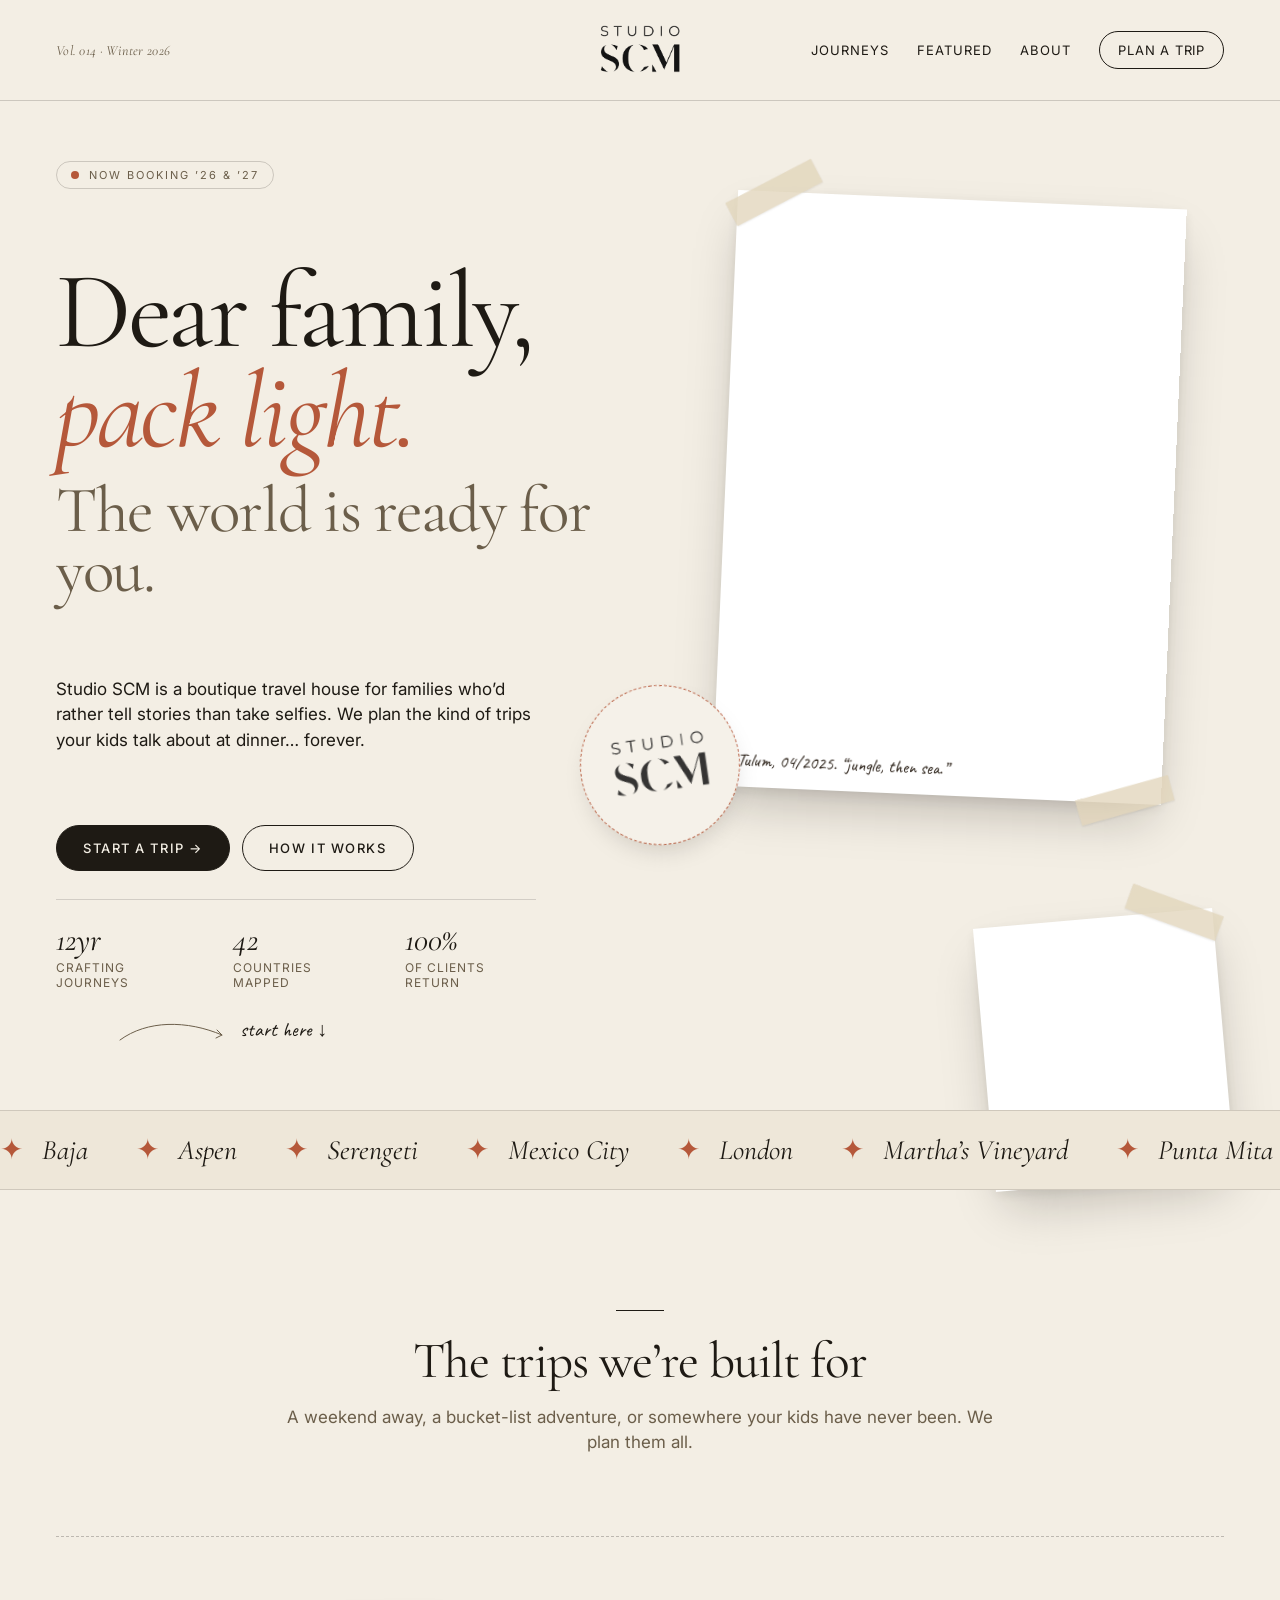
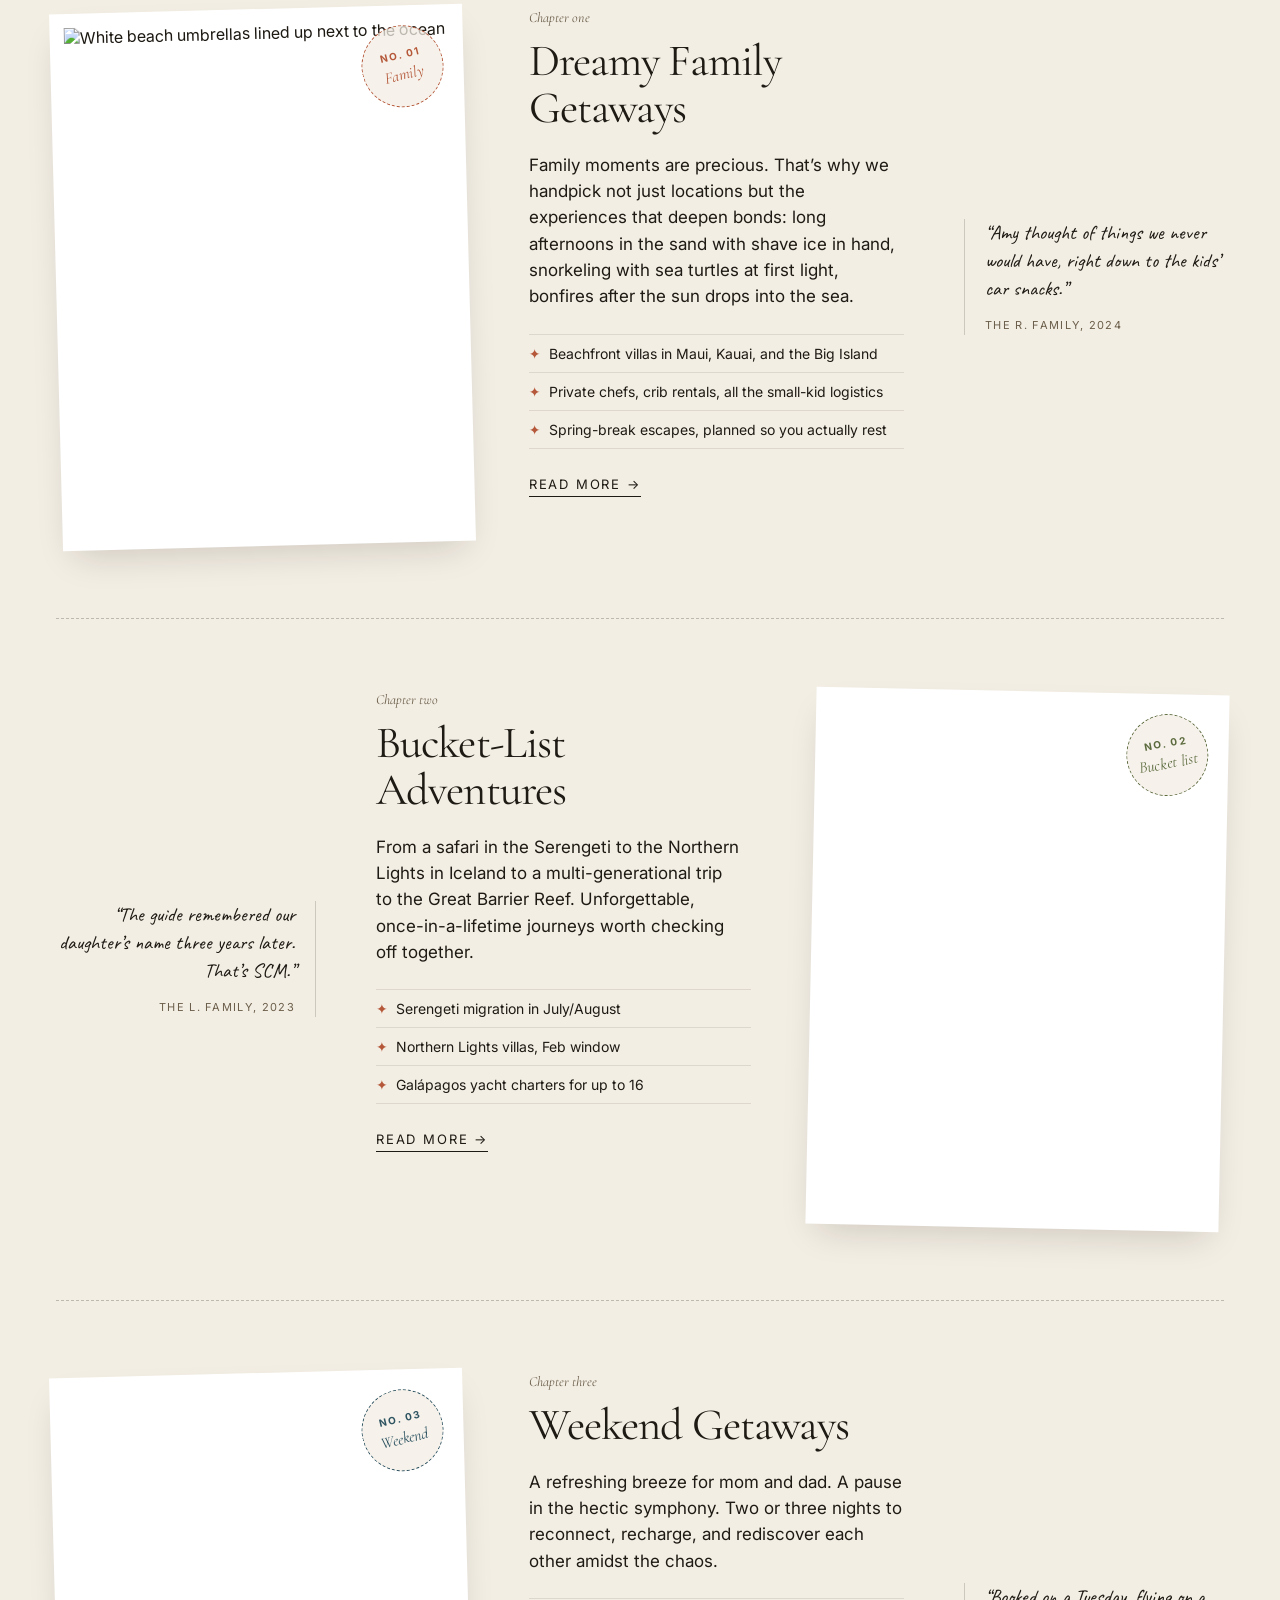
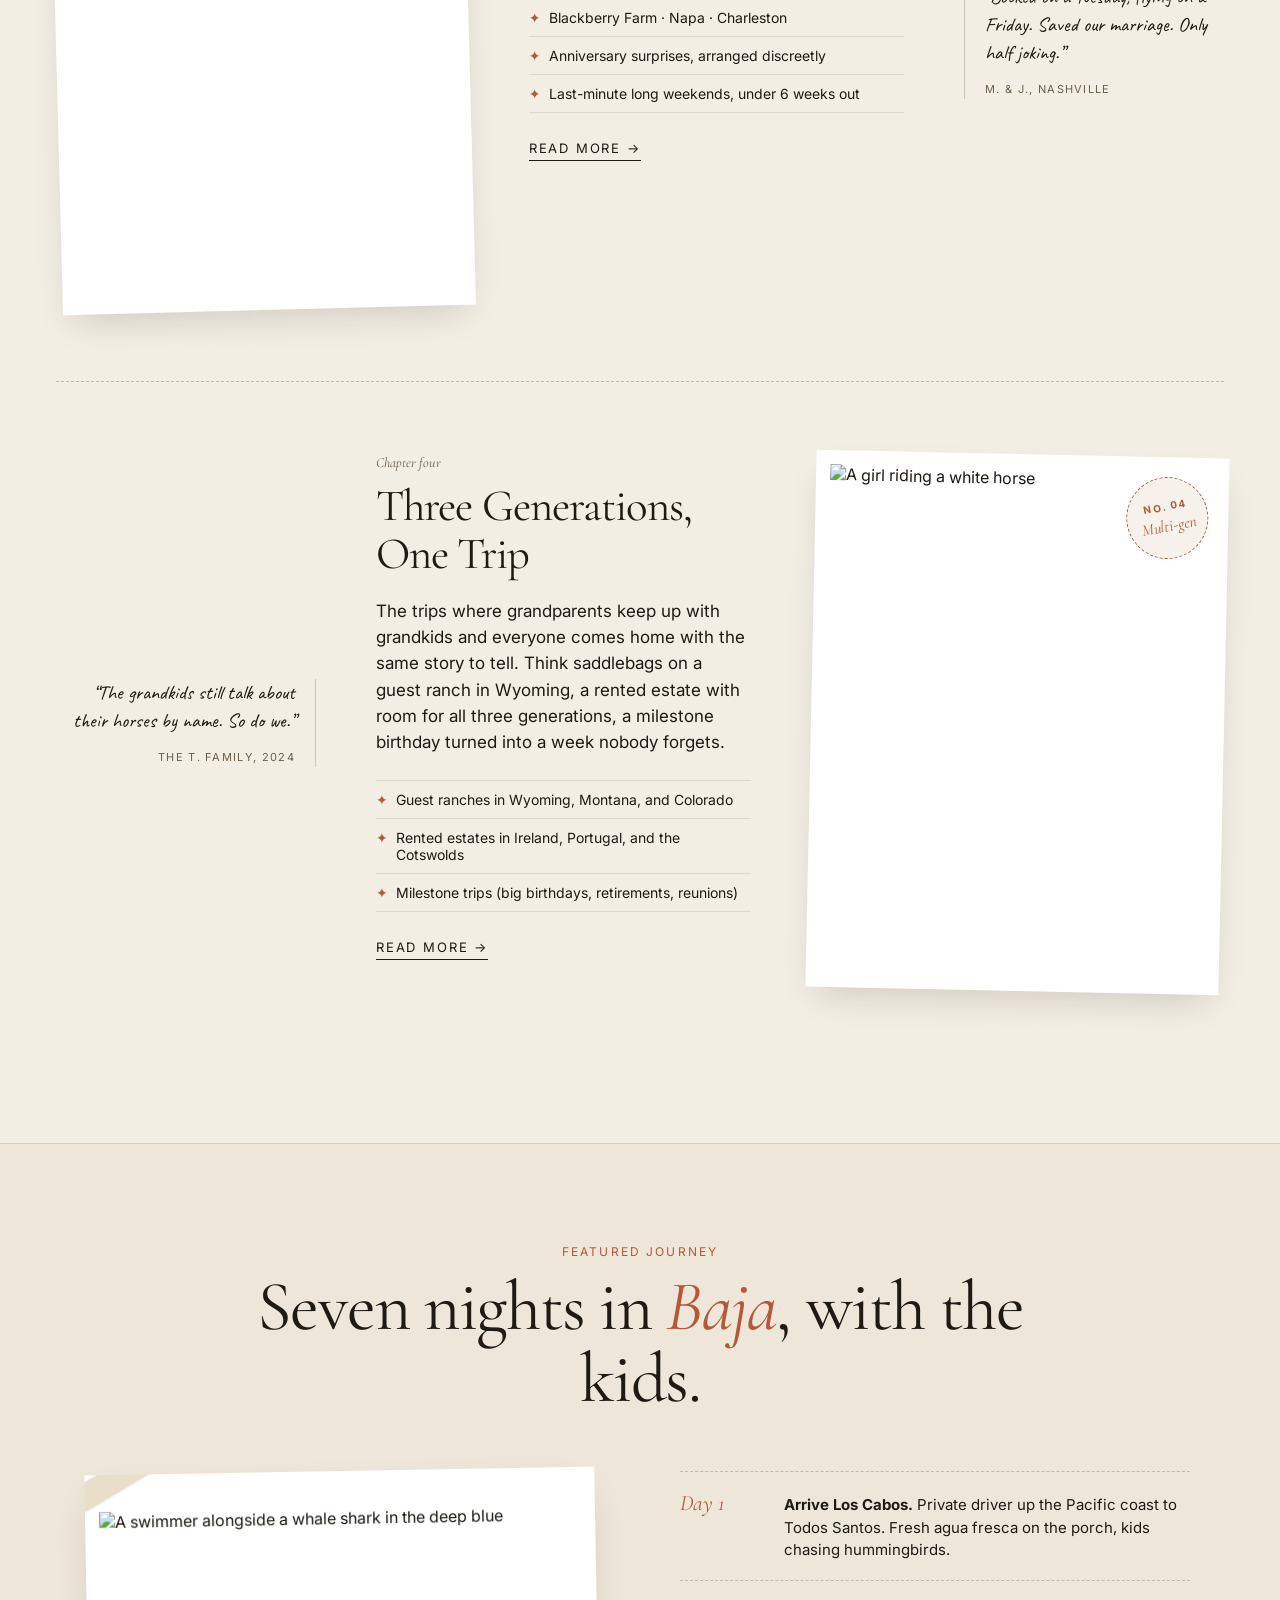
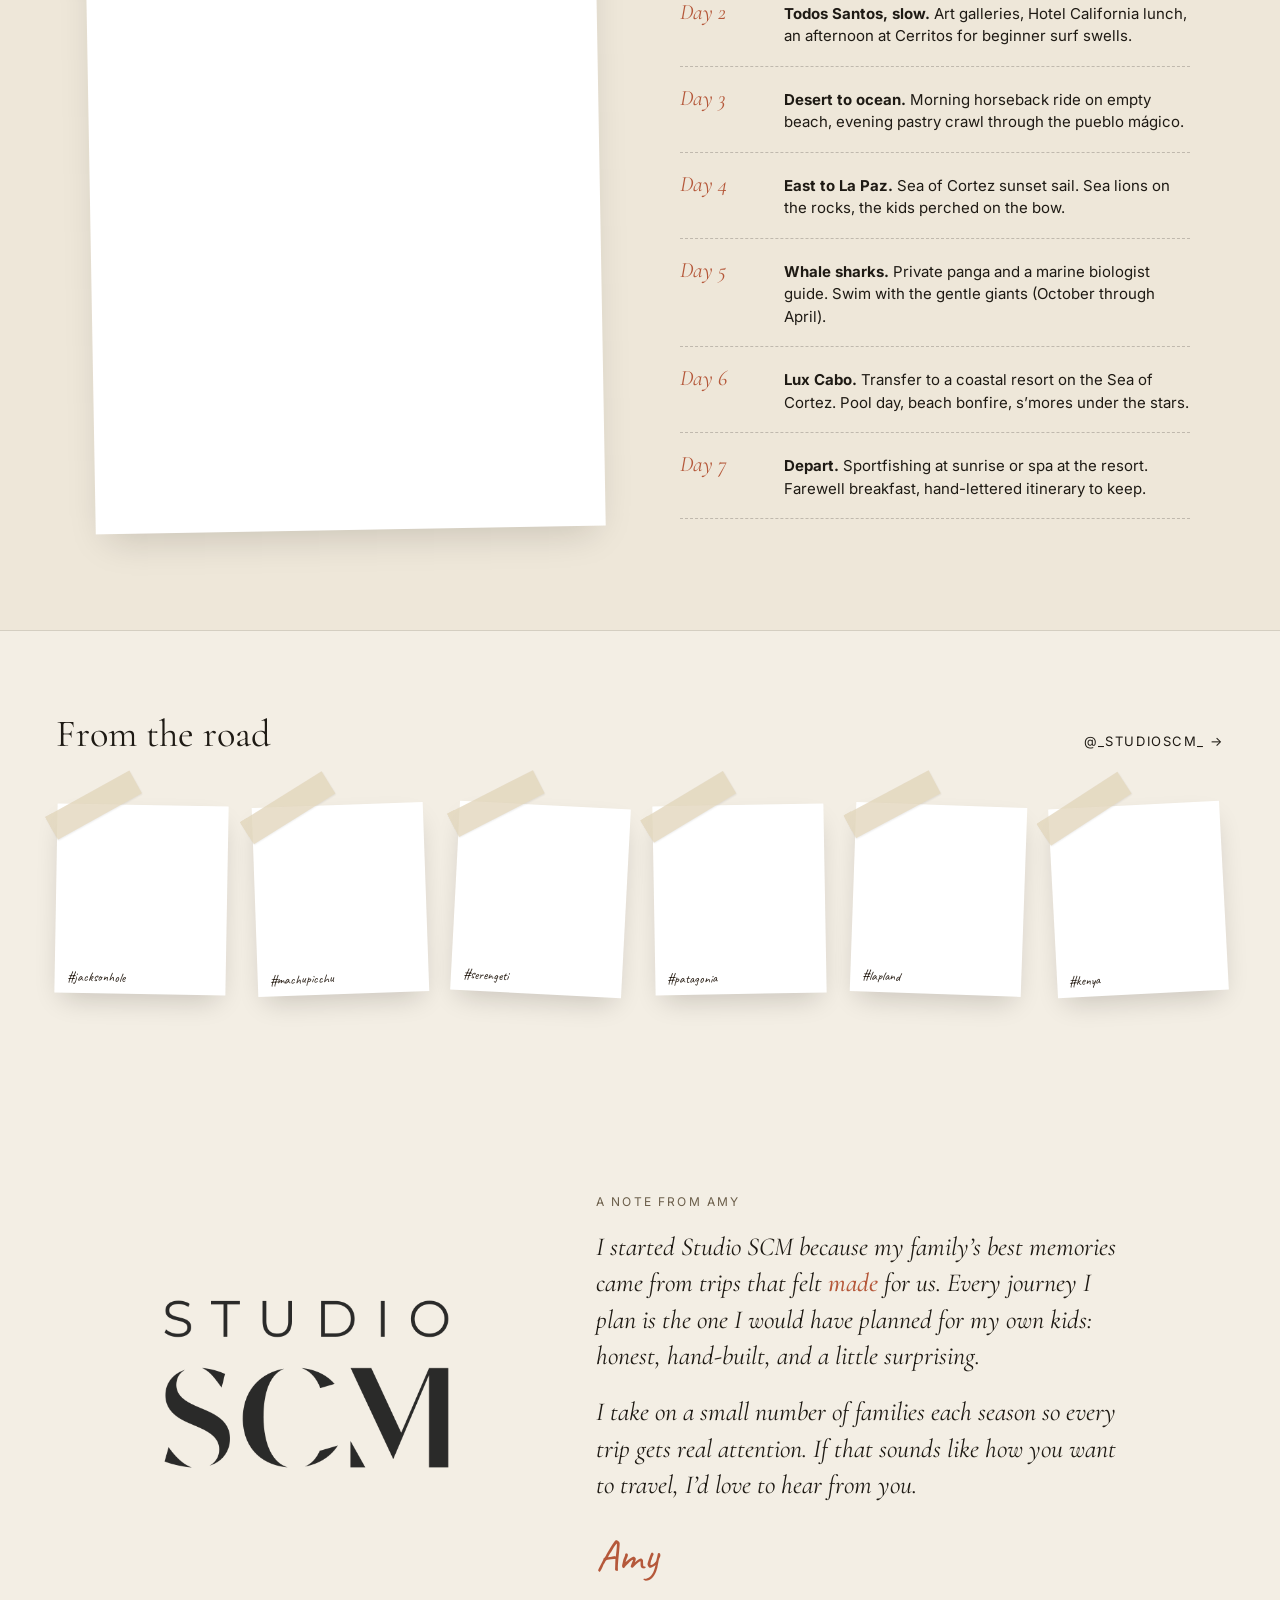
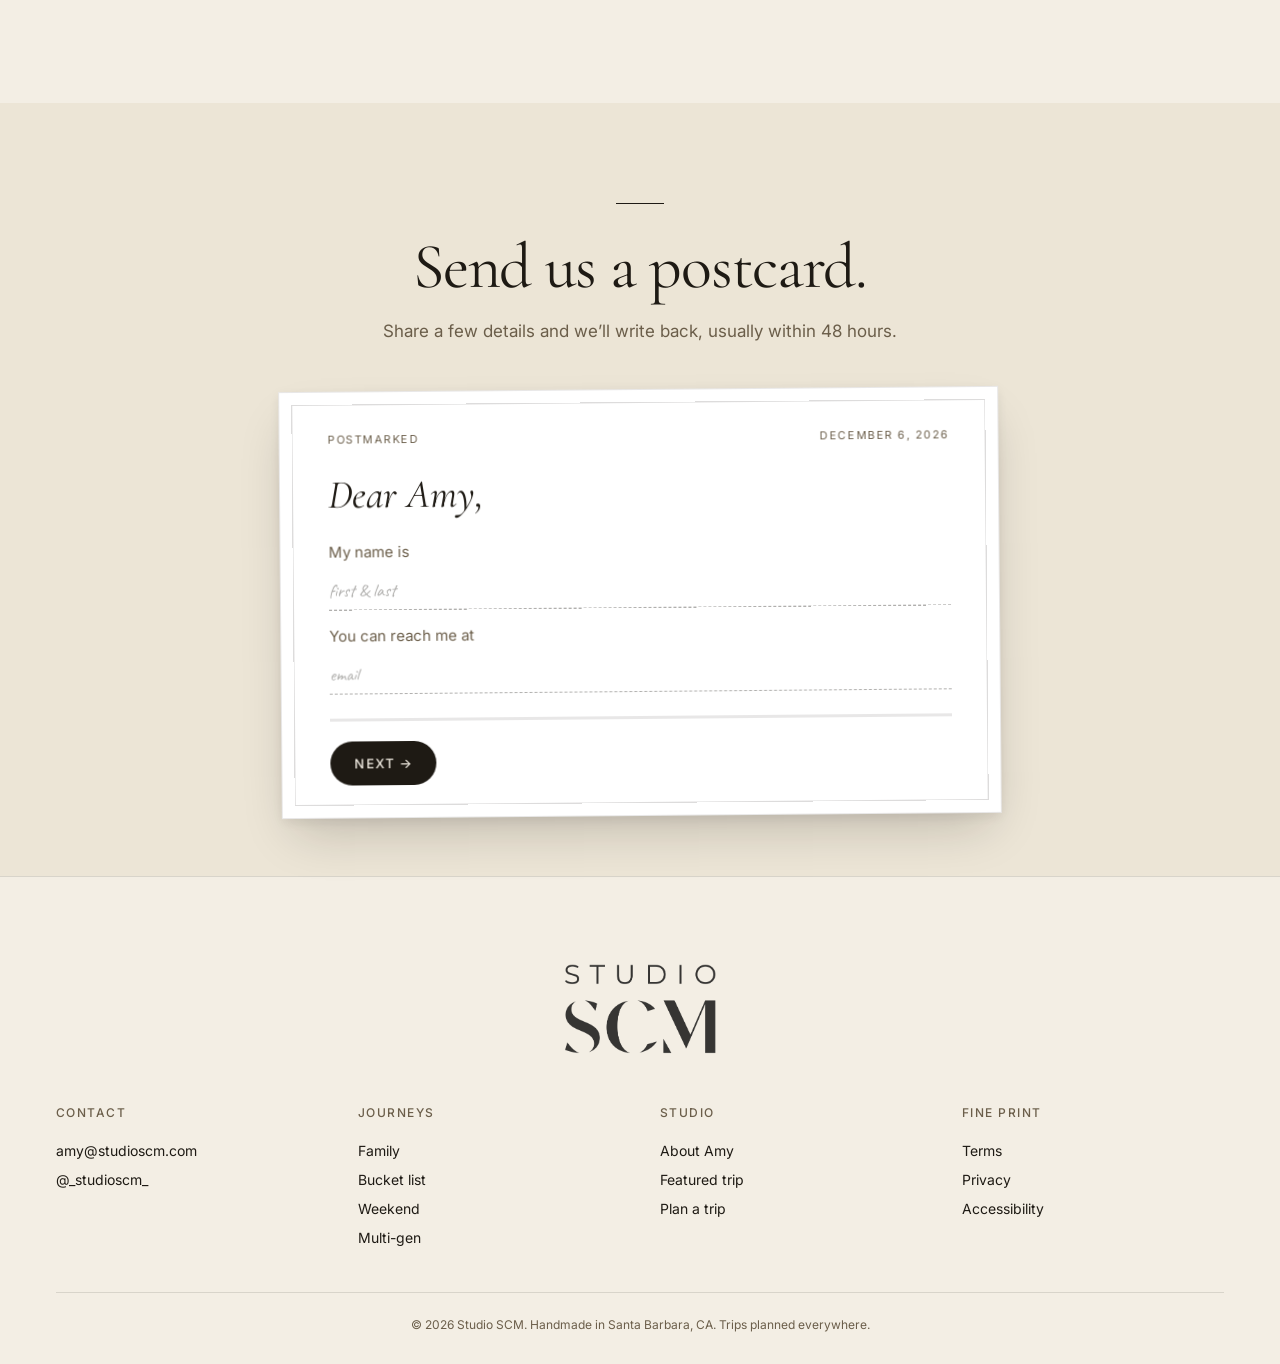
==== index.html @ 739a69cf "Initial commit: Studio SCM single-page marketing site Postcards-from-the-Road direction with earth p" ====
<!doctype html>
<html lang="en">
<head>
<meta charset="utf-8" />
<meta name="viewport" content="width=device-width,initial-scale=1" />
<title>Studio SCM · Boutique Family Travel · Nashville, Trips Worldwide</title>
<meta name="description" content="Studio SCM is a boutique travel house for families who'd rather tell stories than take selfies. Handcrafted journeys, planned personally by Amy." />
<link rel="preconnect" href="https://fonts.googleapis.com" />
<link rel="preconnect" href="https://fonts.gstatic.com" crossorigin />
<link href="https://fonts.googleapis.com/css2?family=Cormorant+Garamond:ital,wght@0,400;0,500;0,600;1,400;1,500&family=Caveat:wght@400;500;600&family=Inter:wght@400;500;600&display=swap" rel="stylesheet" />
<link rel="stylesheet" href="styles.css" />
</head>
<body>
<div class="postcards pc--warm" id="app">
  <div class="pc-grain"></div>

  <!-- Masthead -->
  <header class="pc-top">
    <div class="pc-top__date" id="issueDate">Vol. 014 · Spring 2026</div>
    <a class="pc-top__logo-wrap" href="#top" aria-label="Studio SCM home">
      <img src="assets/logo-black.png" alt="Studio SCM" class="scm-logo pc-top__logo-img" />
    </a>
    <nav class="pc-top__nav">
      <a href="#journeys">Journeys</a>
      <a href="#featured">Featured</a>
      <a href="#about">About</a>
      <a href="#inquire" class="pc-top__cta">Plan a trip</a>
    </nav>
  </header>

  <!-- Hero -->
  <section class="pc-hero pc-hero--stacked" id="top">
    <div class="pc-hero__kicker pc-reveal">
      <span class="pc-hero__dot"></span>
      now booking &rsquo;26 &amp; &rsquo;27
    </div>

    <h1 class="pc-hero__title">
      <span class="pc-reveal pc-reveal--1">Dear&nbsp;family,</span>
      <em class="pc-reveal pc-reveal--2">pack light.</em>
      <span class="pc-reveal pc-reveal--3 pc-hero__title-sub">The world is ready for you.</span>
    </h1>

    <p class="pc-hero__lede pc-reveal pc-reveal--4">
      Studio SCM is a boutique travel house for families who&rsquo;d rather tell stories than take selfies.
      We plan the kind of trips your kids talk about at dinner&hellip; forever.
    </p>

    <div class="pc-hero__actions pc-reveal pc-reveal--5">
      <a href="#inquire" class="pc-hero__btn pc-hero__btn--primary">Start a trip &rarr;</a>
      <a href="#journeys" class="pc-hero__btn pc-hero__btn--ghost">How it works</a>
    </div>

    <div class="pc-hero__meta pc-reveal pc-reveal--6">
      <div><span>12yr</span>crafting journeys</div>
      <div><span>42</span>countries mapped</div>
      <div><span>100%</span>of clients return</div>
    </div>

    <div class="pc-hero__card pc-hero__card--a" data-parallax="30">
      <div class="pc-hero__card-inner">
        <img src="https://images.squarespace-cdn.com/content/v1/67c63ab38c69d162787a6a77/1742064198302-4YG5GZ7QN551DV7C6BDN/unsplash-image-4jgWVpKHO_4.jpg?format=1500w" alt="" />
        <div class="pc-tape pc-tape--tl"></div>
        <div class="pc-tape pc-tape--br"></div>
        <div class="pc-hero__caption">Tulum, 04/2025. &ldquo;jungle, then sea.&rdquo;</div>
      </div>
    </div>
    <div class="pc-hero__card pc-hero__card--b" data-parallax="-18">
      <div class="pc-hero__card-inner">
        <img src="https://images.squarespace-cdn.com/content/v1/67c63ab38c69d162787a6a77/1742065174877-7OCBMMV33NZA53X5NGUK/unsplash-image-Ux2le0HiXwE.jpg?format=1500w" alt="" />
        <div class="pc-tape pc-tape--tr"></div>
        <div class="pc-hero__caption pc-hero__caption--right">San Miguel &middot; 9/24</div>
      </div>
    </div>

    <div class="pc-hero__seal">
      <img src="assets/logo-black.png" alt="" class="scm-logo pc-hero__seal-logo" />
    </div>

    <div class="pc-hero__scrawl" aria-hidden="true">
      <svg viewBox="0 0 220 80" fill="none">
        <path d="M6 60 C 60 20, 140 20, 210 50" stroke="currentColor" stroke-width="2" stroke-linecap="round" />
        <path d="M200 40 L 210 50 L 198 56" stroke="currentColor" stroke-width="2" stroke-linecap="round" fill="none" />
      </svg>
      <span>start here &darr;</span>
    </div>
  </section>

  <!-- Ticker -->
  <div class="pc-ticker" aria-hidden="true">
    <div class="pc-ticker__row">
      <span class="pc-ticker__item"><em>&#10022;</em> Baja</span>
      <span class="pc-ticker__item"><em>&#10022;</em> Aspen</span>
      <span class="pc-ticker__item"><em>&#10022;</em> Serengeti</span>
      <span class="pc-ticker__item"><em>&#10022;</em> Mexico City</span>
      <span class="pc-ticker__item"><em>&#10022;</em> London</span>
      <span class="pc-ticker__item"><em>&#10022;</em> Martha&rsquo;s Vineyard</span>
      <span class="pc-ticker__item"><em>&#10022;</em> Punta Mita</span>
      <span class="pc-ticker__item"><em>&#10022;</em> Jackson Hole</span>
      <span class="pc-ticker__item"><em>&#10022;</em> Kyoto</span>
      <span class="pc-ticker__item"><em>&#10022;</em> Nantucket</span>
      <span class="pc-ticker__item"><em>&#10022;</em> Costa Rica</span>
      <span class="pc-ticker__item"><em>&#10022;</em> Napa Valley</span>
      <!-- Duplicated for seamless marquee -->
      <span class="pc-ticker__item" aria-hidden="true"><em>&#10022;</em> Baja</span>
      <span class="pc-ticker__item" aria-hidden="true"><em>&#10022;</em> Aspen</span>
      <span class="pc-ticker__item" aria-hidden="true"><em>&#10022;</em> Serengeti</span>
      <span class="pc-ticker__item" aria-hidden="true"><em>&#10022;</em> Mexico City</span>
      <span class="pc-ticker__item" aria-hidden="true"><em>&#10022;</em> London</span>
      <span class="pc-ticker__item" aria-hidden="true"><em>&#10022;</em> Martha&rsquo;s Vineyard</span>
      <span class="pc-ticker__item" aria-hidden="true"><em>&#10022;</em> Punta Mita</span>
      <span class="pc-ticker__item" aria-hidden="true"><em>&#10022;</em> Jackson Hole</span>
      <span class="pc-ticker__item" aria-hidden="true"><em>&#10022;</em> Kyoto</span>
      <span class="pc-ticker__item" aria-hidden="true"><em>&#10022;</em> Nantucket</span>
      <span class="pc-ticker__item" aria-hidden="true"><em>&#10022;</em> Costa Rica</span>
      <span class="pc-ticker__item" aria-hidden="true"><em>&#10022;</em> Napa Valley</span>
    </div>
  </div>

  <!-- Pillars -->
  <section class="pc-pillars" id="journeys">
    <div class="pc-pillars__head">
      <span class="pc-pillars__rule"></span>
      <h2>The trips we&rsquo;re built for</h2>
      <p>A weekend away, a bucket-list adventure, or somewhere your kids have never been. We plan them all.</p>
    </div>

    <article class="pc-card" data-reveal>
      <div class="pc-card__img">
        <img src="https://images.unsplash.com/photo-1623055576799-e0644e49887a?w=1500&amp;q=80&amp;auto=format&amp;fit=crop" alt="White beach umbrellas lined up next to the ocean" />
        <span class="pc-stamp pc-stamp--accent">
          <b>No. 01</b>
          <i>Family</i>
        </span>
      </div>
      <div class="pc-card__body">
        <div class="pc-card__kicker">Chapter one</div>
        <h3>Dreamy Family Getaways</h3>
        <p>Family moments are precious. That&rsquo;s why we handpick not just locations but the experiences that deepen bonds: long afternoons in the sand with shave ice in hand, snorkeling with sea turtles at first light, bonfires after the sun drops into the sea.</p>
        <ul class="pc-card__list">
          <li>Beachfront villas in Maui, Kauai, and the Big Island</li>
          <li>Private chefs, crib rentals, all the small-kid logistics</li>
          <li>Spring-break escapes, planned so you actually rest</li>
        </ul>
        <a class="pc-card__more" href="#inquire">read more &rarr;</a>
      </div>
      <div class="pc-card__margin">
        <span>&ldquo;Amy thought of things we never would have, right down to the kids&rsquo; car snacks.&rdquo;</span>
        <em>The R. family, 2024</em>
      </div>
    </article>

    <article class="pc-card pc-card--flip" data-reveal>
      <div class="pc-card__img">
        <img src="https://images.squarespace-cdn.com/content/v1/67c63ab38c69d162787a6a77/1742064714961-5JVYL4A6HORK1YNWPMLC/unsplash-image-0LwfbRtQ-ac.jpg?format=1500w" alt="" />
        <span class="pc-stamp pc-stamp--accent2">
          <b>No. 02</b>
          <i>Bucket list</i>
        </span>
      </div>
      <div class="pc-card__body">
        <div class="pc-card__kicker">Chapter two</div>
        <h3>Bucket-List Adventures</h3>
        <p>From a safari in the Serengeti to the Northern Lights in Iceland to a multi-generational trip to the Great Barrier Reef. Unforgettable, once-in-a-lifetime journeys worth checking off together.</p>
        <ul class="pc-card__list">
          <li>Serengeti migration in July/August</li>
          <li>Northern Lights villas, Feb window</li>
          <li>Gal&aacute;pagos yacht charters for up to 16</li>
        </ul>
        <a class="pc-card__more" href="#inquire">read more &rarr;</a>
      </div>
      <div class="pc-card__margin">
        <span>&ldquo;The guide remembered our daughter&rsquo;s name three years later. That&rsquo;s SCM.&rdquo;</span>
        <em>The L. family, 2023</em>
      </div>
    </article>

    <article class="pc-card" data-reveal>
      <div class="pc-card__img">
        <img src="https://images.squarespace-cdn.com/content/v1/67c63ab38c69d162787a6a77/1742065174877-7OCBMMV33NZA53X5NGUK/unsplash-image-Ux2le0HiXwE.jpg?format=1500w" alt="" />
        <span class="pc-stamp pc-stamp--accent3">
          <b>No. 03</b>
          <i>Weekend</i>
        </span>
      </div>
      <div class="pc-card__body">
        <div class="pc-card__kicker">Chapter three</div>
        <h3>Weekend Getaways</h3>
        <p>A refreshing breeze for mom and dad. A pause in the hectic symphony. Two or three nights to reconnect, recharge, and rediscover each other amidst the chaos.</p>
        <ul class="pc-card__list">
          <li>Blackberry Farm &middot; Napa &middot; Charleston</li>
          <li>Anniversary surprises, arranged discreetly</li>
          <li>Last-minute long weekends, under 6 weeks out</li>
        </ul>
        <a class="pc-card__more" href="#inquire">read more &rarr;</a>
      </div>
      <div class="pc-card__margin">
        <span>&ldquo;Booked on a Tuesday, flying on a Friday. Saved our marriage. Only half joking.&rdquo;</span>
        <em>M. &amp; J., Nashville</em>
      </div>
    </article>

    <article class="pc-card pc-card--flip" data-reveal>
      <div class="pc-card__img">
        <img src="https://images.unsplash.com/photo-1507065282747-afce6cd90e84?w=1500&amp;q=80&amp;auto=format&amp;fit=crop" alt="A girl riding a white horse" />
        <span class="pc-stamp pc-stamp--accent">
          <b>No. 04</b>
          <i>Multi-gen</i>
        </span>
      </div>
      <div class="pc-card__body">
        <div class="pc-card__kicker">Chapter four</div>
        <h3>Three Generations, One Trip</h3>
        <p>The trips where grandparents keep up with grandkids and everyone comes home with the same story to tell. Think saddlebags on a guest ranch in Wyoming, a rented estate with room for all three generations, a milestone birthday turned into a week nobody forgets.</p>
        <ul class="pc-card__list">
          <li>Guest ranches in Wyoming, Montana, and Colorado</li>
          <li>Rented estates in Ireland, Portugal, and the Cotswolds</li>
          <li>Milestone trips (big birthdays, retirements, reunions)</li>
        </ul>
        <a class="pc-card__more" href="#inquire">read more &rarr;</a>
      </div>
      <div class="pc-card__margin">
        <span>&ldquo;The grandkids still talk about their horses by name. So do we.&rdquo;</span>
        <em>The T. family, 2024</em>
      </div>
    </article>
  </section>

  <!-- Featured -->
  <section class="pc-featured" id="featured">
    <div class="pc-featured__tag">Featured journey</div>
    <h2 class="pc-featured__title">Seven nights in <em>Baja</em>, with the kids.</h2>
    <div class="pc-featured__grid">
      <div class="pc-featured__img" data-parallax="24">
        <img src="https://images.unsplash.com/photo-1720366252332-a86c8a11d879?w=1500&amp;q=80&amp;auto=format&amp;fit=crop" alt="A swimmer alongside a whale shark in the deep blue" />
        <div class="pc-tape pc-tape--tl"></div>
      </div>
      <ol class="pc-itin">
        <li><span class="pc-itin__day">Day 1</span><div><b>Arrive Los Cabos.</b> Private driver up the Pacific coast to Todos Santos. Fresh agua fresca on the porch, kids chasing hummingbirds.</div></li>
        <li><span class="pc-itin__day">Day 2</span><div><b>Todos Santos, slow.</b> Art galleries, Hotel California lunch, an afternoon at Cerritos for beginner surf swells.</div></li>
        <li><span class="pc-itin__day">Day 3</span><div><b>Desert to ocean.</b> Morning horseback ride on empty beach, evening pastry crawl through the pueblo m&aacute;gico.</div></li>
        <li><span class="pc-itin__day">Day 4</span><div><b>East to La Paz.</b> Sea of Cortez sunset sail. Sea lions on the rocks, the kids perched on the bow.</div></li>
        <li><span class="pc-itin__day">Day 5</span><div><b>Whale sharks.</b> Private panga and a marine biologist guide. Swim with the gentle giants (October through April).</div></li>
        <li><span class="pc-itin__day">Day 6</span><div><b>Lux Cabo.</b> Transfer to a coastal resort on the Sea of Cortez. Pool day, beach bonfire, s&rsquo;mores under the stars.</div></li>
        <li><span class="pc-itin__day">Day 7</span><div><b>Depart.</b> Sportfishing at sunrise or spa at the resort. Farewell breakfast, hand-lettered itinerary to keep.</div></li>
      </ol>
    </div>
  </section>

  <!-- IG cork board -->
  <section class="pc-ig">
    <div class="pc-ig__head">
      <h2>From the road</h2>
      <a href="https://www.instagram.com/_studioscm_" target="_blank" rel="noopener">@_studioscm_ &rarr;</a>
    </div>
    <div class="pc-ig__grid">
      <div class="pc-ig__card" style="transform: rotate(1deg)">
        <img src="https://images.squarespace-cdn.com/content/v1/67c63ab38c69d162787a6a77/1741045265531-P3QNZTARJ4J6D4EBK2OR/unsplash-image-9eNG_3xXSoY.jpg?format=1000w" alt="" />
        <div class="pc-tape pc-tape--tl"></div>
        <div class="pc-ig__cap">#jacksonhole</div>
      </div>
      <div class="pc-ig__card" style="transform: rotate(-2deg)">
        <img src="https://images.squarespace-cdn.com/content/v1/67c63ab38c69d162787a6a77/1741045296581-FQROM95M05N2TWG8F2K9/unsplash-image-Qsz1hPkPzR8.jpg?format=1000w" alt="" />
        <div class="pc-tape pc-tape--tl"></div>
        <div class="pc-ig__cap">#machupicchu</div>
      </div>
      <div class="pc-ig__card" style="transform: rotate(3deg)">
        <img src="https://images.squarespace-cdn.com/content/v1/67c63ab38c69d162787a6a77/1741045351911-PG1CDK80WMHMMXMI58O1/unsplash-image-nf7W_hn6DKQ.jpg?format=1000w" alt="" />
        <div class="pc-tape pc-tape--tl"></div>
        <div class="pc-ig__cap">#serengeti</div>
      </div>
      <div class="pc-ig__card" style="transform: rotate(-1deg)">
        <img src="https://images.squarespace-cdn.com/content/v1/67c63ab38c69d162787a6a77/1741045392214-0L555DCM1FXVEA2BROFJ/unsplash-image-AH8zKXqFITA.jpg?format=1000w" alt="" />
        <div class="pc-tape pc-tape--tl"></div>
        <div class="pc-ig__cap">#patagonia</div>
      </div>
      <div class="pc-ig__card" style="transform: rotate(2deg)">
        <img src="https://images.squarespace-cdn.com/content/v1/67c63ab38c69d162787a6a77/1742064985718-777VHSINHOZTZSU44MDF/unsplash-image-9_JUWiKULUU.jpg?format=1500w" alt="" />
        <div class="pc-tape pc-tape--tl"></div>
        <div class="pc-ig__cap">#lapland</div>
      </div>
      <div class="pc-ig__card" style="transform: rotate(-3deg)">
        <img src="https://images.squarespace-cdn.com/content/v1/67c63ab38c69d162787a6a77/1742064714961-5JVYL4A6HORK1YNWPMLC/unsplash-image-0LwfbRtQ-ac.jpg?format=1500w" alt="" />
        <div class="pc-tape pc-tape--tl"></div>
        <div class="pc-ig__cap">#kenya</div>
      </div>
    </div>
  </section>

  <!-- About -->
  <section class="pc-about" id="about">
    <div class="pc-about__mark">
      <img src="assets/logo-black.png" alt="Studio SCM" class="scm-logo pc-about__logo" />
    </div>
    <div class="pc-about__body">
      <div class="pc-about__kicker">A note from Amy</div>
      <p>
        I started Studio SCM because my family&rsquo;s best memories came from trips that felt <em>made</em> for us.
        Every journey I plan is the one I would have planned for my own kids: honest, hand-built, and a little surprising.
      </p>
      <p>
        I take on a small number of families each season so every trip gets real attention.
        If that sounds like how you want to travel, I&rsquo;d love to hear from you.
      </p>
      <div class="pc-about__sig">Amy</div>
    </div>
  </section>

  <!-- Inquiry -->
  <section class="pc-inquire" id="inquire">
    <div class="pc-inquire__head">
      <span class="pc-inquire__rule"></span>
      <h2>Send us a postcard.</h2>
      <p>Share a few details and we&rsquo;ll write back, usually within 48 hours.</p>
    </div>

    <form class="inq-postcard" id="inquiryForm" name="inquiry" method="POST" data-netlify="true" netlify-honeypot="bot-field" autocomplete="on" novalidate>
      <input type="hidden" name="form-name" value="inquiry" />
      <p hidden><label>Don&rsquo;t fill this out: <input name="bot-field" /></label></p>
      <input type="hidden" name="travelers" />
      <input type="hidden" name="month" />
      <input type="hidden" name="budget" />
      <div class="inq-postcard__head">
        <span class="inq-postcard__kicker">Postmarked</span>
        <span class="inq-postcard__date" id="inquiryDate"></span>
      </div>
      <h3 class="inq-postcard__title">Dear&nbsp;Amy,</h3>

      <div class="inq-postcard__body">
        <div class="inq-step" data-step="0">
          <p>My name is</p>
          <input class="inq-line" name="name" placeholder="first & last" required />
          <p>You can reach me at</p>
          <input class="inq-line" name="email" type="email" placeholder="email" required />
          <p class="inq-err" data-err-for="0" hidden>Please add your name and email to continue.</p>
        </div>

        <div class="inq-step" data-step="1" hidden>
          <p class="inq-err" data-err-for="1" hidden>Please pick a traveler group and a departure month.</p>
          <p>We&rsquo;re traveling as</p>
          <div class="inq-chips" data-group="travelers">
            <button type="button" class="inq-chip" data-value="Just two">Just two</button>
            <button type="button" class="inq-chip" data-value="Family of 3–4">Family of 3&ndash;4</button>
            <button type="button" class="inq-chip" data-value="Family of 5+">Family of 5+</button>
            <button type="button" class="inq-chip" data-value="Multi-gen">Multi-gen</button>
          </div>
          <p>Ideally departing in</p>
          <div class="inq-months" data-group="month">
            <button type="button" class="inq-month" data-value="Jan">Jan</button>
            <button type="button" class="inq-month" data-value="Feb">Feb</button>
            <button type="button" class="inq-month" data-value="Mar">Mar</button>
            <button type="button" class="inq-month" data-value="Apr">Apr</button>
            <button type="button" class="inq-month" data-value="May">May</button>
            <button type="button" class="inq-month" data-value="Jun">Jun</button>
            <button type="button" class="inq-month" data-value="Jul">Jul</button>
            <button type="button" class="inq-month" data-value="Aug">Aug</button>
            <button type="button" class="inq-month" data-value="Sep">Sep</button>
            <button type="button" class="inq-month" data-value="Oct">Oct</button>
            <button type="button" class="inq-month" data-value="Nov">Nov</button>
            <button type="button" class="inq-month" data-value="Dec">Dec</button>
          </div>
        </div>

        <div class="inq-step" data-step="2" hidden>
          <p class="inq-err" data-err-for="2" hidden>Please describe your trip and pick a rough budget.</p>
          <p>The trip I&rsquo;m dreaming about&hellip;</p>
          <textarea class="inq-area" name="dream" placeholder="a safari with the kids, a week in Puglia, anywhere with a pool…" required></textarea>
          <p>Budget, roughly</p>
          <div class="inq-chips" data-group="budget">
            <button type="button" class="inq-chip" data-value="$5-10k">$5&ndash;10k</button>
            <button type="button" class="inq-chip" data-value="$10-20k">$10&ndash;20k</button>
            <button type="button" class="inq-chip" data-value="$20-40k">$20&ndash;40k</button>
            <button type="button" class="inq-chip" data-value="$40k+">$40k+</button>
          </div>
        </div>

        <div class="inq-step inq-sent" data-step="3" hidden>
          <div class="inq-sent__stamp">SENT</div>
          <p id="inquirySentName">Thanks, friend. Amy will write back within two days, usually sooner.</p>
          <p class="inq-sent__sub" id="inquirySentEmail">Keep an eye on your inbox.</p>
        </div>
      </div>

      <div class="inq-postcard__foot">
        <div class="inq-progress">
          <div class="inq-progress__bar" id="inquiryBar"></div>
        </div>
        <div class="inq-nav">
          <button type="button" class="inq-btn inq-btn--ghost" id="inquiryBack" hidden>&larr; back</button>
          <button type="button" class="inq-btn inq-btn--primary" id="inquiryNext">Next &rarr;</button>
        </div>
      </div>
    </form>
  </section>

  <!-- Footer -->
  <footer class="pc-foot">
    <div class="pc-foot__mark">
      <img src="assets/logo-black.png" alt="Studio SCM" class="scm-logo pc-foot__logo" />
    </div>
    <div class="pc-foot__cols">
      <div>
        <h4>Contact</h4>
        <a href="mailto:amy@studioscm.com">amy@studioscm.com</a>
        <a href="https://www.instagram.com/_studioscm_" target="_blank" rel="noopener">@_studioscm_</a>
      </div>
      <div>
        <h4>Journeys</h4>
        <a href="#journeys">Family</a>
        <a href="#journeys">Bucket list</a>
        <a href="#journeys">Weekend</a>
        <a href="#journeys">Multi-gen</a>
      </div>
      <div>
        <h4>Studio</h4>
        <a href="#about">About Amy</a>
        <a href="#featured">Featured trip</a>
        <a href="#inquire">Plan a trip</a>
      </div>
      <div>
        <h4>Fine print</h4>
        <a href="#">Terms</a>
        <a href="#">Privacy</a>
        <a href="#">Accessibility</a>
      </div>
    </div>
    <div class="pc-foot__meta">
      &copy; 2026 Studio SCM. Handmade in Santa Barbara, CA. Trips planned everywhere.
    </div>
  </footer>
</div>

<script src="app.js" defer></script>
</body>
</html>
---- styles.css ----
/* =============================================================
   Studio SCM — Postcards from the Road
   Single-page boutique travel site. Earth palette default.
   ============================================================= */

:root {
  --bg: #F3EEE4;
  --paper: #EAE3D2;
  --ink: #1E1A14;
  --muted: #6B5E4A;
  --accent: #B5583A;   /* terracotta */
  --accent2: #5C6B3E;  /* olive */
  --accent3: #2E5361;  /* sea */
  --sand: #D9C9A8;
}

* { box-sizing: border-box; }
html, body { margin: 0; padding: 0; }
html { scroll-behavior: smooth; }
body {
  font-family: "Inter", system-ui, -apple-system, sans-serif;
  -webkit-font-smoothing: antialiased;
  text-rendering: optimizeLegibility;
  background: var(--bg);
  color: var(--ink);
}
img { max-width: 100%; display: block; }
button { font: inherit; cursor: pointer; border: none; background: none; color: inherit; }
a { color: inherit; text-decoration: none; cursor: pointer; }

/* Assign Cormorant Garamond (display serif) to editorial headings */
.pc-top__date,
.pc-hero__title, .pc-hero__meta span,
.pc-ticker__item,
.pc-pillars__head h2,
.pc-card__kicker, .pc-card__body h3,
.pc-featured__title, .pc-itin__day,
.pc-ig__head h2,
.pc-about__body p,
.pc-inquire__head h2,
.inq-postcard__title, .inq-postcard__stamp span:nth-child(2),
.inq-sent__stamp, .inq-sent p {
  font-family: "Cormorant Garamond", "Tiempos Headline", "GT Sectra", serif;
}

/* =============================================================
   POSTCARDS
   ============================================================= */
.postcards { position: relative; overflow: hidden; background: var(--bg); }
.pc-grain {
  position: absolute; inset: 0; pointer-events: none; opacity: .35; z-index: 3;
  background-image:
    url("data:image/svg+xml;utf8,<svg xmlns='http://www.w3.org/2000/svg' width='180' height='180'><filter id='n'><feTurbulence type='fractalNoise' baseFrequency='0.85' numOctaves='2' stitchTiles='stitch'/><feColorMatrix values='0 0 0 0 0.14  0 0 0 0 0.11  0 0 0 0 0.08  0 0 0 0.06 0'/></filter><rect width='100%25' height='100%25' filter='url(%23n)'/></svg>");
  mix-blend-mode: multiply;
}
.postcards > * { position: relative; z-index: 2; }

/* Masthead */
.pc-top {
  display: grid; grid-template-columns: 1fr auto 1fr; align-items: center;
  padding: 22px 56px;
  border-bottom: 1px solid color-mix(in oklab, var(--ink) 18%, transparent);
}
.pc-top__date { font-style: italic; font-size: 14px; color: var(--muted); letter-spacing: .02em; }
.pc-top__logo-wrap { display: flex; align-items: center; justify-content: center; }
.pc-top__logo-img { height: 56px; width: auto; }
.pc-top__nav { display: flex; justify-content: flex-end; gap: 28px; align-items: center; font-size: 13px; letter-spacing: .08em; text-transform: uppercase; }
.pc-top__nav a { transition: color .2s; }
.pc-top__nav a:hover { color: var(--accent); }
.pc-top__cta { padding: 10px 18px; border: 1px solid var(--ink); border-radius: 999px; letter-spacing: .06em; transition: all .2s; }
.pc-top__cta:hover { background: var(--ink); color: var(--bg); }

/* Hero */
.pc-hero {
  position: relative;
  padding: 60px 56px 120px;
  display: grid;
  grid-template-columns: 1.1fr .9fr;
  grid-template-rows: auto auto auto;
  column-gap: 60px;
  min-height: 720px;
}
.pc-hero__kicker {
  grid-column: 1 / 2; grid-row: 1;
  display: inline-flex; align-items: center; gap: 10px; width: fit-content;
  height: 28px; max-height: 28px; line-height: 1;
  font-size: 11px; text-transform: uppercase; letter-spacing: .18em; color: var(--muted);
  padding: 0 14px;
  border: 1px solid color-mix(in oklab, var(--ink) 18%, transparent); border-radius: 999px;
}
.pc-hero__dot { width: 8px; height: 8px; border-radius: 50%; background: var(--accent); }
.pc-hero__title {
  grid-column: 1 / 2; grid-row: 2;
  margin: 28px 0 0;
  font-weight: 400;
  font-size: clamp(68px, 8.5vw, 140px);
  line-height: .92; letter-spacing: -.03em;
  display: flex; flex-direction: column;
}
.pc-hero__title em { font-style: italic; color: var(--accent); }
.pc-hero__title .pc-hero__title-sub { font-size: .6em; color: var(--muted); letter-spacing: -.02em; margin-top: .3em; }
.pc-hero__lede {
  grid-column: 1 / 2; grid-row: 3;
  max-width: 480px; margin: 32px 0 0; font-size: 17px; line-height: 1.5; color: var(--ink);
  text-wrap: pretty;
}
.pc-hero__actions { display: flex; gap: 12px; margin: 28px 0 0; grid-column: 1 / 2; }
.pc-hero__btn {
  padding: 14px 26px; border-radius: 999px;
  font-size: 13px; letter-spacing: .12em; text-transform: uppercase; font-weight: 500;
  border: 1px solid var(--ink); transition: all .2s;
}
.pc-hero__btn--primary { background: var(--ink); color: var(--bg); }
.pc-hero__btn--primary:hover { opacity: .92; transform: translateY(-1px); }
.pc-hero__btn--ghost { background: transparent; color: var(--ink); }
.pc-hero__btn--ghost:hover { background: var(--ink); color: var(--bg); }

.pc-hero__meta {
  grid-column: 1 / 2;
  display: flex; gap: 40px; margin-top: 28px; padding-top: 24px;
  border-top: 1px solid color-mix(in oklab, var(--ink) 15%, transparent);
  max-width: 480px;
}
.pc-hero__meta > div { font-size: 12px; text-transform: uppercase; letter-spacing: .08em; color: var(--muted); }
.pc-hero__meta span {
  display: block;
  font-style: italic;
  font-size: 32px; line-height: 1; color: var(--ink); text-transform: none; letter-spacing: -.01em;
  margin-bottom: 4px;
}

/* Hero taped photo cards */
.pc-hero__card {
  grid-column: 2 / 3; grid-row: 1 / 4;
  position: relative; align-self: start;
  will-change: transform;
  transform: translateY(var(--parY, 0)) rotate(var(--rot, 0deg));
  transition: transform .08s linear;
}
.pc-hero__card--a { --rot: 2.5deg; margin-top: 40px; width: 90%; }
.pc-hero__card--b {
  --rot: -5deg;
  position: absolute; right: 56px; bottom: -60px;
  width: 240px;
  grid-row: initial; grid-column: initial;
}
.pc-hero__card-inner {
  position: relative; padding: 14px 14px 56px; background: #fff;
  box-shadow: 0 24px 48px -12px rgba(20,15,10,.25), 0 4px 12px rgba(20,15,10,.08);
  transition: transform .4s cubic-bezier(.2,.8,.2,1), box-shadow .4s;
}
.pc-hero__card-inner:hover { transform: rotate(-1deg) translateY(-6px); box-shadow: 0 32px 60px -12px rgba(20,15,10,.32), 0 6px 16px rgba(20,15,10,.1); }
.pc-hero__card--b .pc-hero__card-inner { padding: 12px 12px 36px; }
.pc-hero__card img { aspect-ratio: 4/5; object-fit: cover; }
.pc-hero__card--b img { aspect-ratio: 1/1; object-fit: cover; }
.pc-hero__caption {
  position: absolute; bottom: 16px; left: 24px; right: 24px;
  font-family: "Caveat", cursive; font-size: 18px; color: #2a2017;
}
.pc-hero__caption--right { text-align: right; font-size: 14px; }

/* Tape */
.pc-tape {
  position: absolute; width: 96px; height: 26px;
  background: color-mix(in oklab, var(--sand) 80%, white 20%);
  opacity: .75; box-shadow: 0 1px 2px rgba(0,0,0,.1);
}
.pc-tape::before, .pc-tape::after {
  content: ""; position: absolute; top: 0; bottom: 0; width: 8px;
  background-image: linear-gradient(-45deg, transparent 48%, color-mix(in oklab, var(--sand) 80%, white 20%) 48%);
}
.pc-tape--tl { top: -12px; left: -12px; transform: rotate(-30deg); }
.pc-tape--tr { top: -12px; right: -10px; transform: rotate(25deg); }
.pc-tape--br { bottom: -10px; right: -12px; transform: rotate(-18deg); }

/* Wax-seal logo stamp */
.pc-hero__seal {
  position: absolute; z-index: 4;
  left: calc(50% - 60px); top: calc(50% + 80px);
  width: 160px; height: 160px;
  border: 1.5px dashed var(--accent);
  border-radius: 50%;
  background: color-mix(in oklab, var(--bg) 82%, white 18%);
  display: flex; align-items: center; justify-content: center;
  transform: rotate(-8deg);
  box-shadow: 0 12px 28px -12px rgba(20,15,10,.22);
  opacity: 0; animation: sealIn .9s cubic-bezier(.2,.8,.2,1) 1.6s forwards;
  pointer-events: none;
}
.pc-hero__seal-logo { width: 110px; height: auto; opacity: .85; }
@keyframes sealIn {
  from { opacity: 0; transform: rotate(-18deg) scale(.6); }
  to   { opacity: 1; transform: rotate(-8deg) scale(1); }
}

.pc-hero__scrawl {
  grid-column: 1 / 2;
  position: absolute; bottom: 60px; left: 56px;
  display: flex; align-items: center; gap: 8px;
  color: var(--muted);
}
.pc-hero__scrawl svg { width: 120px; height: 40px; }
.pc-hero__scrawl span { font-family: "Caveat", cursive; font-size: 20px; color: var(--ink); }

/* Hero reveal animation */
.pc-reveal { opacity: 0; transform: translateY(18px); animation: reveal .9s cubic-bezier(.2,.8,.2,1) forwards; }
.pc-reveal--1 { animation-delay: .1s; }
.pc-reveal--2 { animation-delay: .25s; }
.pc-reveal--3 { animation-delay: .4s; }
.pc-reveal--4 { animation-delay: .6s; }
.pc-reveal--5 { animation-delay: .75s; }
.pc-reveal--6 { animation-delay: .9s; }
@keyframes reveal { to { opacity: 1; transform: translateY(0); } }

/* Ticker */
.pc-ticker {
  padding: 22px 0;
  border-top: 1px solid color-mix(in oklab, var(--ink) 15%, transparent);
  border-bottom: 1px solid color-mix(in oklab, var(--ink) 15%, transparent);
  background: color-mix(in oklab, var(--paper) 60%, var(--bg) 40%);
  overflow: hidden;
}
.pc-ticker__row {
  display: flex; gap: 48px;
  animation: tick 60s linear infinite;
  white-space: nowrap; width: max-content;
}
.pc-ticker__item { font-style: italic; font-size: 28px; color: var(--ink); }
.pc-ticker__item em { color: var(--accent); margin-right: 12px; font-style: normal; }
@keyframes tick {
  from { transform: translateX(0); }
  to   { transform: translateX(-50%); }
}

/* Pillars */
.pc-pillars { padding: 120px 56px 80px; }
.pc-pillars__head { max-width: 720px; margin: 0 auto 80px; text-align: center; }
.pc-pillars__rule { display: block; width: 48px; height: 1px; background: var(--ink); margin: 0 auto 24px; }
.pc-pillars__head h2 { font-weight: 400; font-size: clamp(36px, 4vw, 56px); letter-spacing: -.02em; line-height: 1.05; margin: 0 0 16px; }
.pc-pillars__head p { color: var(--muted); font-size: 17px; line-height: 1.5; margin: 0; }

.pc-card {
  display: grid; grid-template-columns: 1.1fr 1fr 260px;
  gap: 60px; align-items: start;
  padding: 72px 0;
  border-top: 1px dashed color-mix(in oklab, var(--ink) 25%, transparent);
  position: relative;
  transition: opacity .8s, transform .8s cubic-bezier(.2,.8,.2,1);
}
.pc-card--flip { grid-template-columns: 260px 1fr 1.1fr; }
.pc-card--flip .pc-card__img    { order: 3; }
.pc-card--flip .pc-card__body   { order: 2; }
.pc-card--flip .pc-card__margin { order: 1; text-align: right; }

@media (prefers-reduced-motion: no-preference) {
  .pc-card[data-reveal]:not(.is-in) { opacity: 0; transform: translateY(32px); }
  .pc-card.is-in { opacity: 1; transform: translateY(0); }
}

.pc-card__img {
  position: relative; padding: 14px 14px 42px; background: #fff;
  box-shadow: 0 16px 36px -12px rgba(20,15,10,.18);
  transform: rotate(-1.5deg);
  transition: transform .5s cubic-bezier(.2,.8,.2,1);
}
.pc-card:nth-of-type(even) .pc-card__img { transform: rotate(1.2deg); }
.pc-card__img:hover { transform: rotate(0) !important; }
.pc-card__img img { aspect-ratio: 4/5; object-fit: cover; transition: transform .6s cubic-bezier(.2,.8,.2,1); }
.pc-card__img:hover img { transform: scale(1.03); }

.pc-stamp {
  position: absolute; top: 20px; right: 20px;
  width: 82px; height: 82px;
  border: 1.5px dashed currentColor; border-radius: 50%;
  display: flex; flex-direction: column; align-items: center; justify-content: center;
  transform: rotate(-12deg);
  background: color-mix(in oklab, var(--bg) 75%, transparent);
}
.pc-stamp--accent  { color: var(--accent); }
.pc-stamp--accent2 { color: var(--accent2); }
.pc-stamp--accent3 { color: var(--accent3); }
.pc-stamp b { font-size: 10px; letter-spacing: .15em; text-transform: uppercase; }
.pc-stamp i { font-style: italic; font-size: 16px; margin-top: 4px; font-family: "Cormorant Garamond", serif; }

.pc-card__kicker { font-style: italic; color: var(--muted); font-size: 14px; margin-bottom: 12px; }
.pc-card__body h3 { font-weight: 400; font-size: clamp(32px, 3.5vw, 48px); line-height: 1.05; letter-spacing: -.02em; margin: 0 0 20px; }
.pc-card__body p { font-size: 17px; line-height: 1.55; color: var(--ink); margin: 0 0 24px; max-width: 48ch; text-wrap: pretty; }
.pc-card__list { list-style: none; padding: 0; margin: 0 0 24px; }
.pc-card__list li {
  font-size: 14px; padding: 10px 0;
  border-top: 1px solid color-mix(in oklab, var(--ink) 10%, transparent);
  color: var(--ink); position: relative; padding-left: 20px;
}
.pc-card__list li::before { content: "\2726"; position: absolute; left: 0; color: var(--accent); }
.pc-card__list li:last-child { border-bottom: 1px solid color-mix(in oklab, var(--ink) 10%, transparent); }
.pc-card__more { font-size: 13px; letter-spacing: .14em; text-transform: uppercase; border-bottom: 1px solid currentColor; padding-bottom: 4px; }

.pc-card__margin {
  font-family: "Caveat", cursive; line-height: 1.4;
  color: var(--ink); max-width: 260px;
  padding-left: 20px; border-left: 1px solid color-mix(in oklab, var(--ink) 18%, transparent);
  align-self: center;
}
.pc-card--flip .pc-card__margin { padding-left: 0; padding-right: 20px; border-left: none; border-right: 1px solid color-mix(in oklab, var(--ink) 18%, transparent); }
.pc-card__margin span { display: block; font-size: 20px; margin-bottom: 10px; }
.pc-card__margin em { font-family: "Inter", sans-serif; font-style: normal; font-size: 11px; letter-spacing: .12em; text-transform: uppercase; color: var(--muted); }

/* Featured */
.pc-featured {
  padding: 100px 56px;
  background: color-mix(in oklab, var(--paper) 60%, var(--bg) 40%);
  border-top: 1px solid color-mix(in oklab, var(--ink) 12%, transparent);
  border-bottom: 1px solid color-mix(in oklab, var(--ink) 12%, transparent);
  display: flex; flex-direction: column; align-items: center;
}
.pc-featured__tag { font-size: 12px; letter-spacing: .18em; text-transform: uppercase; text-align: center; margin-bottom: 12px; color: var(--accent); }
.pc-featured__title { font-weight: 400; font-size: clamp(44px, 5.5vw, 80px); letter-spacing: -.02em; line-height: 1.02; text-align: center; margin: 0 auto 56px; max-width: 900px; }
.pc-featured__title em { font-style: italic; color: var(--accent); }
.pc-featured__grid { display: grid; grid-template-columns: 1fr 1fr; gap: 80px; max-width: 1100px; margin: 0 auto; align-items: start; width: 100%; }
.pc-featured__img {
  position: relative; padding: 14px 14px 42px; background: #fff;
  box-shadow: 0 16px 36px -12px rgba(20,15,10,.18);
  transform: rotate(-1deg);
  will-change: transform; overflow: hidden;
}
.pc-featured__img img { aspect-ratio: 4/5; object-fit: cover; transform: translateY(var(--parY, 0)); transition: transform .08s linear; }
.pc-itin { list-style: none; padding: 0; margin: 0; }
.pc-itin li { display: grid; grid-template-columns: 80px 1fr; gap: 24px; padding: 18px 0; border-top: 1px dashed color-mix(in oklab, var(--ink) 22%, transparent); align-items: baseline; }
.pc-itin li:last-child { border-bottom: 1px dashed color-mix(in oklab, var(--ink) 22%, transparent); }
.pc-itin__day { font-style: italic; font-size: 22px; color: var(--accent); }
.pc-itin li > div { font-size: 15px; line-height: 1.5; }
.pc-itin li b { color: var(--ink); }

/* IG */
.pc-ig { padding: 80px 56px; }
.pc-ig__head { display: flex; justify-content: space-between; align-items: baseline; margin-bottom: 48px; max-width: 1200px; margin-left: auto; margin-right: auto; }
.pc-ig__head h2 { font-weight: 400; font-size: clamp(28px, 3vw, 40px); margin: 0; }
.pc-ig__head a { font-size: 13px; letter-spacing: .12em; text-transform: uppercase; }
.pc-ig__head a:hover { color: var(--accent); }
.pc-ig__grid { display: grid; grid-template-columns: repeat(6, 1fr); gap: 28px; max-width: 1200px; margin: 0 auto; }
.pc-ig__card {
  position: relative; padding: 10px 10px 28px; background: #fff;
  box-shadow: 0 12px 28px -8px rgba(20,15,10,.2);
  transition: transform .3s;
}
.pc-ig__card:hover { transform: rotate(0) scale(1.03) !important; }
.pc-ig__card img { aspect-ratio: 1/1; object-fit: cover; }
.pc-ig__cap { position: absolute; bottom: 8px; left: 12px; font-family: "Caveat", cursive; font-size: 13px; color: #2a2017; }

/* About */
.pc-about {
  padding: 120px 56px; display: grid; grid-template-columns: 1fr 1.4fr;
  gap: 80px; max-width: 1200px; margin: 0 auto; align-items: center;
}
.pc-about__mark { display: flex; justify-content: center; padding: 40px; }
.pc-about__logo { width: 100%; max-width: 340px; height: auto; opacity: .9; }
.pc-about__body { max-width: 540px; }
.pc-about__kicker { font-size: 12px; letter-spacing: .18em; text-transform: uppercase; color: var(--muted); margin-bottom: 20px; }
.pc-about__body p { font-size: 26px; line-height: 1.4; font-style: italic; margin: 0 0 20px; text-wrap: pretty; }
.pc-about__body p em { font-style: italic; font-weight: 500; color: var(--accent); }
.pc-about__sig { font-family: "Caveat", cursive; font-size: 44px; margin-top: 24px; color: var(--accent); }

/* Inquire */
.pc-inquire { padding: 100px 56px 60px; background: color-mix(in oklab, var(--paper) 80%, var(--bg) 20%); }
.pc-inquire__head { max-width: 720px; margin: 0 auto 48px; text-align: center; }
.pc-inquire__rule { display: block; width: 48px; height: 1px; background: var(--ink); margin: 0 auto 24px; }
.pc-inquire__head h2 { font-weight: 400; font-size: clamp(40px, 5vw, 64px); margin: 0 0 16px; letter-spacing: -.02em; }
.pc-inquire__head p { color: var(--muted); font-size: 17px; margin: 0; }

/* Inquiry postcard form */
.inq-postcard {
  max-width: 720px; margin: 0 auto; background: #fff;
  padding: 40px 48px 32px; position: relative;
  box-shadow: 0 24px 48px -12px rgba(20,15,10,.2), 0 4px 12px rgba(20,15,10,.08);
  transform: rotate(-.5deg);
  border: 1px solid color-mix(in oklab, var(--ink) 10%, transparent);
}
.inq-postcard::before {
  content: ""; position: absolute; inset: 12px;
  border: 1px solid color-mix(in oklab, var(--ink) 15%, transparent);
  pointer-events: none;
}
.inq-postcard__stamp {
  position: absolute; top: 28px; right: 28px; width: 100px; height: 100px;
  border: 1.5px dashed var(--accent); color: var(--accent);
  border-radius: 50%;
  display: flex; flex-direction: column; align-items: center; justify-content: center;
  transform: rotate(-8deg); background: color-mix(in oklab, var(--bg) 60%, white 40%);
  font-size: 11px; letter-spacing: .12em;
}
.inq-postcard__stamp span:nth-child(2) { font-style: italic; font-size: 20px; margin: 4px 0; }
.inq-postcard__stamp span:last-child { font-size: 9px; opacity: .7; }
.inq-postcard__head { display: flex; justify-content: space-between; font-size: 11px; letter-spacing: .14em; text-transform: uppercase; color: var(--muted); margin-bottom: 24px; }
.inq-postcard__title { font-weight: 400; font-style: italic; font-size: 40px; margin: 0 0 24px; }
.inq-postcard__body p { font-size: 15px; color: var(--muted); margin: 16px 0 8px; }
.inq-err { color: var(--accent) !important; font-size: 13px !important; margin: 0 0 12px !important; }
.inq-line.is-invalid { border-bottom-color: var(--accent); border-bottom-style: solid; }
.inq-area.is-invalid { border-color: var(--accent); border-style: solid; }
.inq-line {
  width: 100%; border: none;
  border-bottom: 1px dashed color-mix(in oklab, var(--ink) 35%, transparent);
  background: transparent; padding: 10px 0 8px;
  font-size: 18px; font-family: "Caveat", cursive; color: var(--ink); outline: none;
}
.inq-line::placeholder { font-family: "Caveat", cursive; color: color-mix(in oklab, var(--ink) 35%, transparent); }
.inq-area {
  width: 100%; border: 1px dashed color-mix(in oklab, var(--ink) 30%, transparent);
  background: transparent; padding: 12px;
  font-family: "Caveat", cursive; font-size: 18px;
  resize: none; min-height: 80px; outline: none; color: var(--ink);
}
.inq-chips { display: flex; flex-wrap: wrap; gap: 8px; margin: 8px 0 16px; }
.inq-chip {
  padding: 8px 14px; border: 1px solid color-mix(in oklab, var(--ink) 25%, transparent);
  border-radius: 999px; font-size: 13px; background: transparent; color: var(--ink);
  transition: all .15s;
}
.inq-chip:hover { border-color: var(--ink); }
.inq-chip.is-on { background: var(--accent); color: var(--bg); border-color: var(--accent); }
.inq-months { display: grid; grid-template-columns: repeat(12, 1fr); gap: 4px; margin: 8px 0 12px; }
.inq-month {
  padding: 10px 4px; border: 1px solid color-mix(in oklab, var(--ink) 18%, transparent);
  font-size: 11px; text-transform: uppercase; letter-spacing: .06em;
  background: transparent; color: var(--ink); transition: all .15s;
}
.inq-month:hover { border-color: var(--ink); }
.inq-month.is-on { background: var(--accent); color: var(--bg); border-color: var(--accent); }
.inq-postcard__foot { margin-top: 24px; }
.inq-progress { height: 3px; background: color-mix(in oklab, var(--ink) 10%, transparent); margin-bottom: 20px; }
.inq-progress__bar { height: 100%; width: 0; background: var(--accent); transition: width .35s ease; }
.inq-nav { display: flex; justify-content: space-between; gap: 12px; }
.inq-btn { padding: 14px 24px; border-radius: 999px; font-size: 13px; letter-spacing: .12em; text-transform: uppercase; font-weight: 500; transition: all .2s; }
.inq-btn--ghost { background: transparent; color: var(--muted); }
.inq-btn--ghost:hover { color: var(--ink); }
.inq-btn--primary { background: var(--ink); color: var(--bg); }
.inq-btn--primary:hover { opacity: .92; transform: translateY(-1px); }
.inq-sent { text-align: center; padding: 40px 0; }
.inq-sent__stamp {
  display: inline-block; padding: 12px 24px;
  border: 2px dashed var(--accent); color: var(--accent);
  font-style: italic; font-size: 32px;
  transform: rotate(-6deg); margin-bottom: 24px; letter-spacing: .2em;
}
.inq-sent p { font-style: italic; font-size: 22px; margin: 0 0 8px; }
.inq-sent__sub { font-family: "Inter", sans-serif !important; font-style: normal !important; font-size: 14px !important; color: var(--muted); }

/* Footer */
.pc-foot { padding: 80px 56px 32px; border-top: 1px solid color-mix(in oklab, var(--ink) 12%, transparent); }
.pc-foot__mark { display: flex; justify-content: center; margin-bottom: 40px; }
.pc-foot__logo { width: 180px; height: auto; opacity: .85; }
.pc-foot__cols { display: grid; grid-template-columns: repeat(4, 1fr); gap: 40px; padding-bottom: 40px; border-bottom: 1px solid color-mix(in oklab, var(--ink) 12%, transparent); }
.pc-foot__cols h4 { font-size: 12px; letter-spacing: .12em; text-transform: uppercase; color: var(--muted); margin: 0 0 16px; font-weight: 500; }
.pc-foot__cols a { display: block; font-size: 14px; padding: 6px 0; }
.pc-foot__cols a:hover { color: var(--accent); }
.pc-foot__meta { margin-top: 24px; font-size: 12px; color: var(--muted); text-align: center; }

/* Photo treatment (default: warm) */
.pc--warm img { filter: saturate(1.05) contrast(1.02); }

/* =============================================================
   MOBILE (≤ 640px)
   ============================================================= */
@media (max-width: 640px) {
  .pc-top { grid-template-columns: 1fr; padding: 14px 18px; gap: 8px; text-align: center; }
  .pc-top__date, .pc-top__nav { display: none; }
  .pc-top__logo-img { height: 38px; }

  .pc-hero { grid-template-columns: 1fr; padding: 24px 20px 40px; gap: 0; min-height: auto; }
  .pc-hero__title { font-size: 56px; line-height: .95; }
  .pc-hero__title .pc-hero__title-sub { font-size: 28px; }
  .pc-hero__kicker { margin-bottom: 20px; }
  .pc-hero__lede { font-size: 16px; margin-top: 18px; }
  .pc-hero__actions { flex-direction: column; align-items: stretch; gap: 10px; margin-top: 22px; }
  .pc-hero__btn { text-align: center; padding: 13px 20px; font-size: 11px; }
  .pc-hero__meta { flex-direction: column; gap: 14px; margin-top: 28px; padding-top: 22px; }
  .pc-hero__meta > div { display: flex; align-items: baseline; gap: 10px; }
  .pc-hero__meta span { font-size: 36px; margin-bottom: 0; }

  .pc-hero__card--a,
  .pc-hero__card--b {
    position: static; width: calc(100% - 40px); max-width: 340px;
    margin: 28px auto 0; --rot: -2deg;
    grid-column: 1; grid-row: auto;
  }
  .pc-hero__card--b { --rot: 2deg; width: 70%; }
  .pc-hero__caption--right { text-align: left; font-size: 18px; }
  .pc-hero__seal, .pc-hero__scrawl { display: none; }

  .pc-ticker { padding: 20px 0; }
  .pc-ticker__item { font-size: 18px; padding: 0 18px; }

  .pc-pillars { padding: 48px 20px 40px; }
  .pc-pillars__head { margin-bottom: 40px; }
  .pc-pillars__head h2 { font-size: 36px; line-height: 1; }
  .pc-pillars__head p { font-size: 14px; }

  .pc-card,
  .pc-card--flip { grid-template-columns: 1fr; gap: 18px; padding: 40px 0; }
  .pc-card__img    { order: 1; aspect-ratio: auto; transform: rotate(-1.5deg); }
  .pc-card__body   { order: 2; }
  .pc-card__margin { order: 3; }
  .pc-card--flip .pc-card__img    { order: 1; }
  .pc-card--flip .pc-card__body   { order: 2; }
  .pc-card--flip .pc-card__margin { order: 3; }
  .pc-card__body { padding: 0; }
  .pc-card__body h3 { font-size: 30px; line-height: 1.05; }
  .pc-card__body p { font-size: 14px; }
  .pc-card__kicker { font-size: 10px; }
  .pc-card__margin {
    border: none; padding: 14px 0 0; margin-top: 8px;
    border-top: 1px dashed color-mix(in oklab, currentColor 25%, transparent);
    text-align: left;
  }
  .pc-card--flip .pc-card__margin { border-right: none; padding-right: 0; text-align: left; }
  .pc-card__margin span { font-size: 18px; }
  .pc-card__margin em { font-size: 11px; }

  .pc-featured { padding: 48px 20px; }
  .pc-featured__title { font-size: 38px; line-height: 1; margin-bottom: 36px; }
  .pc-featured__grid { grid-template-columns: 1fr; gap: 28px; }
  .pc-itin li { grid-template-columns: 60px 1fr; gap: 14px; font-size: 14px; }
  .pc-itin__day { font-size: 16px; }

  .pc-ig { padding: 48px 16px; }
  .pc-ig__head { flex-direction: column; gap: 8px; align-items: flex-start; }
  .pc-ig__head h2 { font-size: 32px; }
  .pc-ig__grid { grid-template-columns: repeat(2, 1fr); gap: 16px; }

  .pc-about {
    grid-template-columns: 1fr; padding: 48px 24px; gap: 24px; text-align: left;
  }
  .pc-about__mark { justify-self: start; padding: 0; }
  .pc-about__logo { max-width: 240px; }
  .pc-about__body p { font-size: 19px; }
  .pc-about__kicker { font-size: 11px; }

  .pc-inquire { padding: 48px 18px; }
  .pc-inquire__head h2 { font-size: 36px; line-height: 1; }
  .inq-postcard { padding: 22px; border-radius: 8px; transform: none; }
  .inq-postcard::before { inset: 8px; }
  .inq-postcard__title { font-size: 24px; }
  .inq-postcard__stamp { transform: rotate(-8deg) scale(.75); transform-origin: top right; }
  .inq-months { grid-template-columns: repeat(6, 1fr); }

  .pc-foot { padding: 40px 20px 28px; }
  .pc-foot__cols { grid-template-columns: 1fr 1fr; gap: 24px; text-align: left; }
}

@media (max-width: 1000px) and (min-width: 641px) {
  .pc-hero { grid-template-columns: 1fr; padding: 40px 24px 80px; min-height: auto; }
  .pc-hero__card--a { position: static; width: 100%; margin: 40px 0 0; --rot: 0deg; }
  .pc-hero__card--b { position: static; width: 60%; margin: 24px 0 0; --rot: 0deg; }
  .pc-hero__seal, .pc-hero__scrawl { display: none; }
  .pc-about { grid-template-columns: 1fr; gap: 40px; }
  .pc-top { padding: 16px 24px; gap: 12px; }
  .pc-top__date, .pc-top__nav { display: none; }
  .pc-top__logo-img { height: 44px; }
  .pc-featured__grid { grid-template-columns: 1fr; gap: 40px; }
  .pc-ig__grid { grid-template-columns: repeat(3, 1fr); }
  .pc-card, .pc-card--flip { grid-template-columns: 1fr 1fr; gap: 32px; }
  .pc-card__margin { grid-column: 1 / -1; max-width: none; padding: 14px 0 0; border: none; border-top: 1px dashed color-mix(in oklab, currentColor 25%, transparent); }
  .pc-card--flip .pc-card__margin { padding-right: 0; border-right: none; }
}
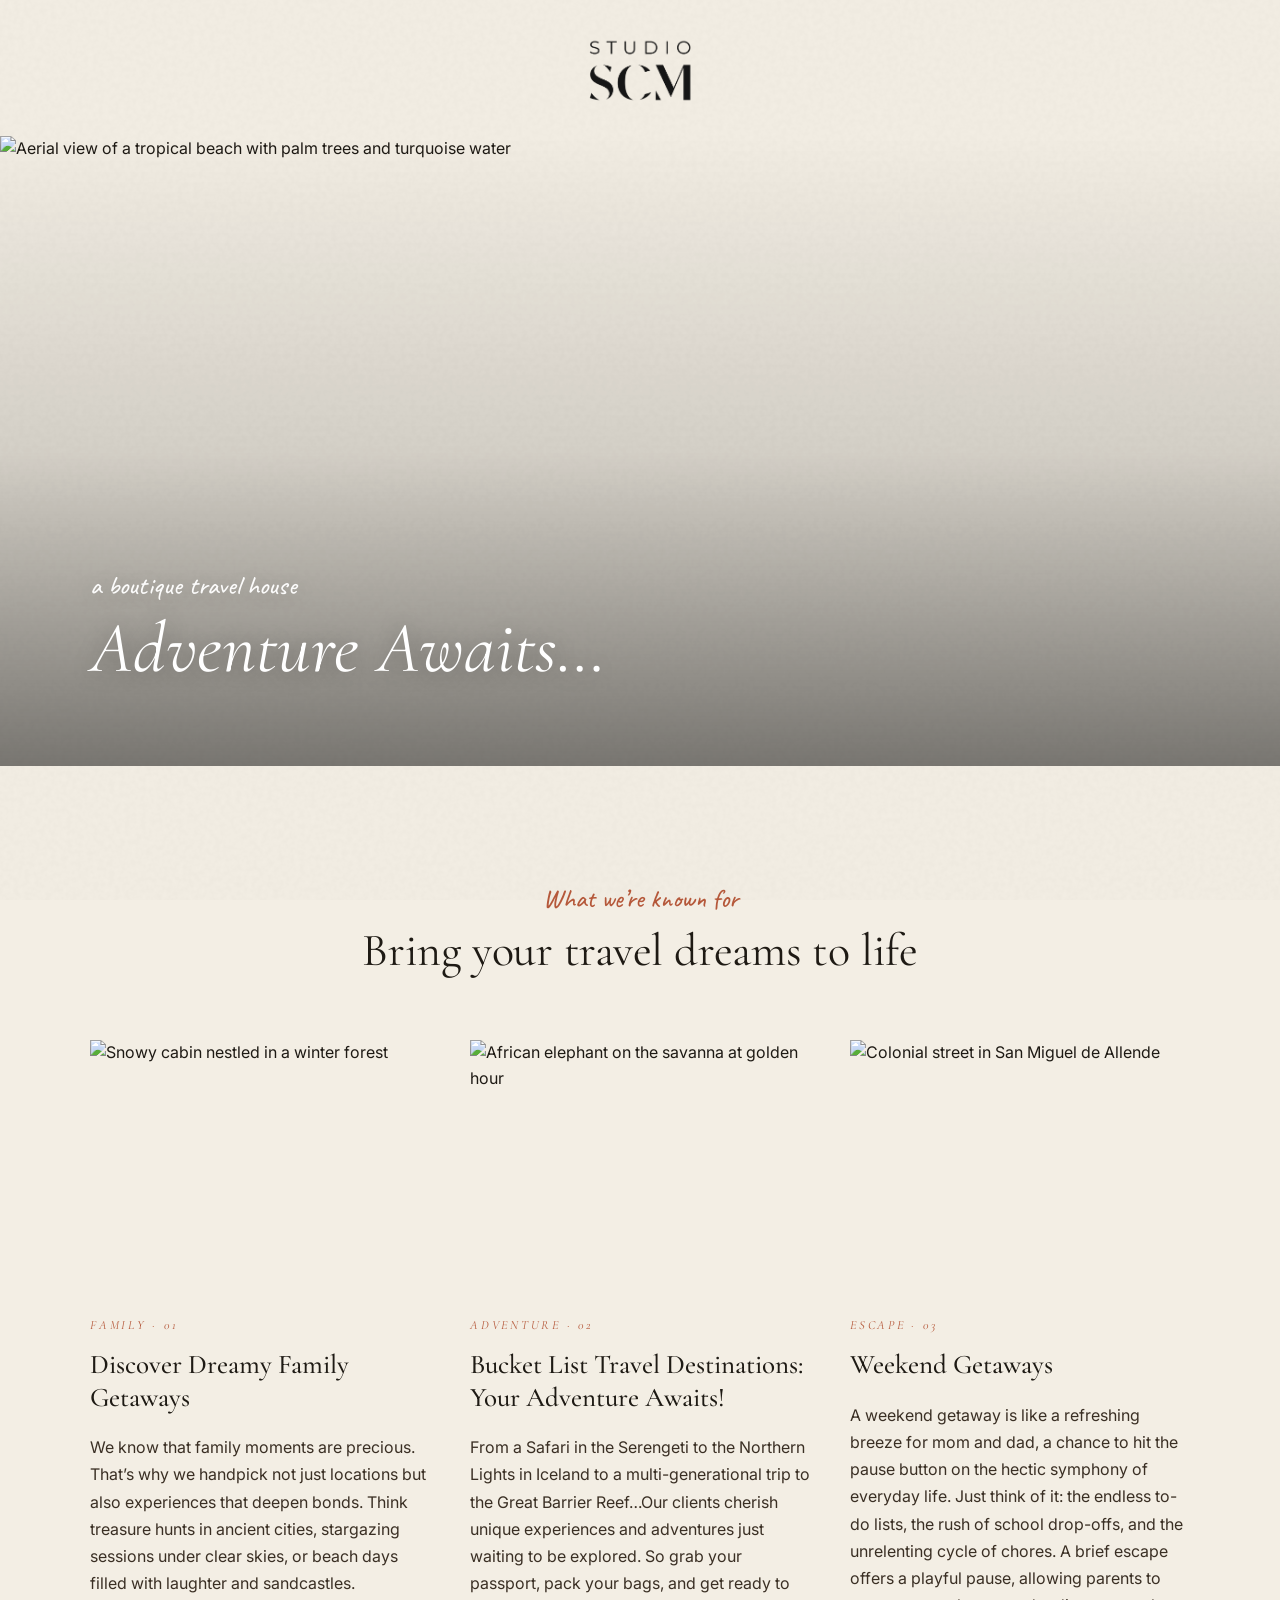
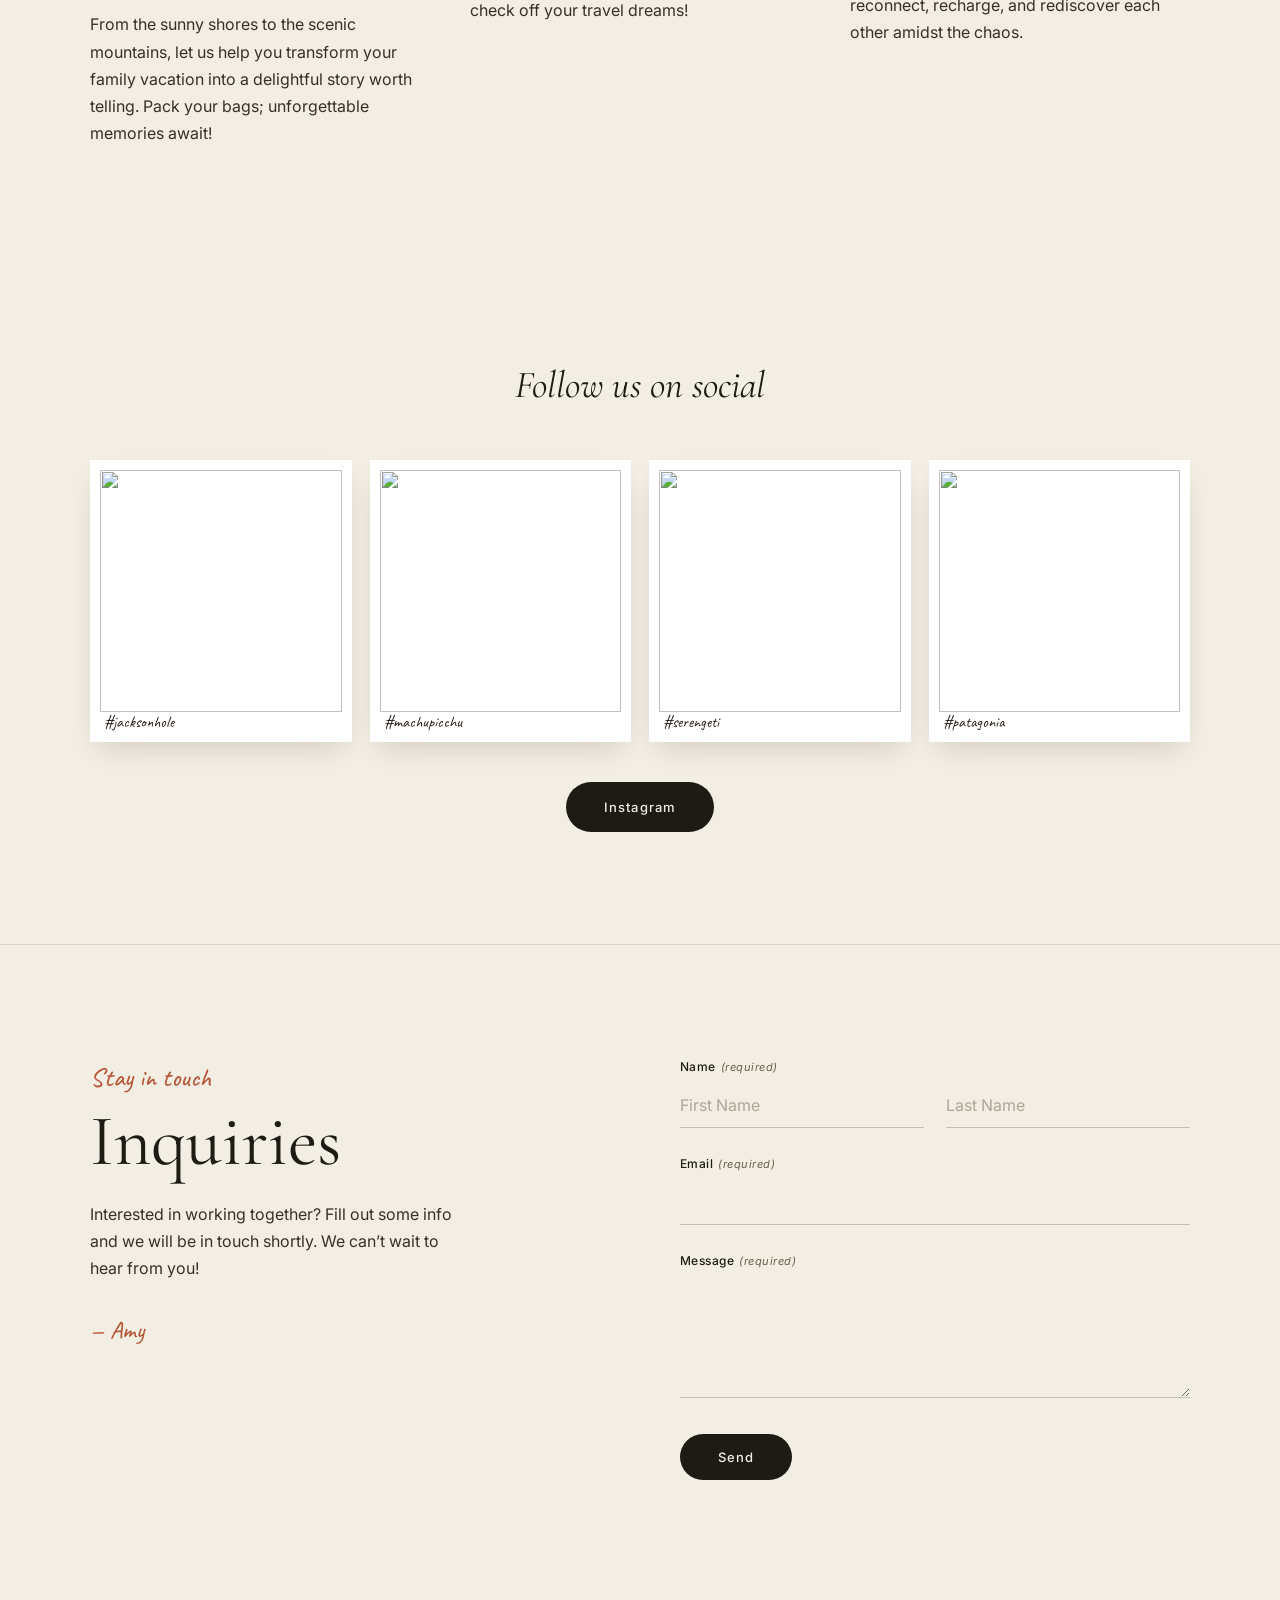
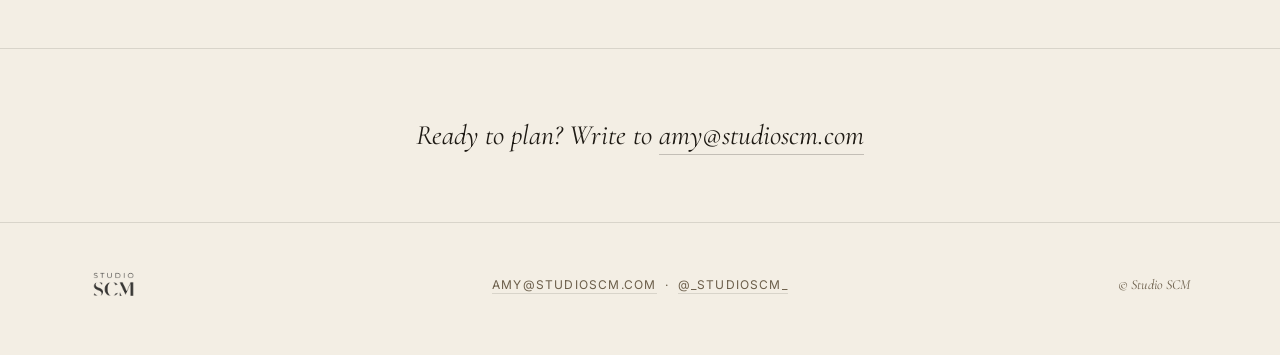
==== commit ad8a3009: "Promote classic homepage; preserve rebuild at /rebuild Replaces index.html with the simpler classic " ====
--- a/index.html
+++ b/index.html
@@ -3,433 +3,630 @@
 <head>
 <meta charset="utf-8" />
 <meta name="viewport" content="width=device-width,initial-scale=1" />
-<title>Studio SCM · Boutique Family Travel · Nashville, Trips Worldwide</title>
+<title>Studio SCM · Boutique Family Travel</title>
 <meta name="description" content="Studio SCM is a boutique travel house for families who'd rather tell stories than take selfies. Handcrafted journeys, planned personally by Amy." />
+<link rel="icon" type="image/png" href="assets/favicon.png" />
+<link rel="apple-touch-icon" href="assets/favicon.png" />
 <link rel="preconnect" href="https://fonts.googleapis.com" />
 <link rel="preconnect" href="https://fonts.gstatic.com" crossorigin />
-<link href="https://fonts.googleapis.com/css2?family=Cormorant+Garamond:ital,wght@0,400;0,500;0,600;1,400;1,500&family=Caveat:wght@400;500;600&family=Inter:wght@400;500;600&display=swap" rel="stylesheet" />
-<link rel="stylesheet" href="styles.css" />
+<link href="https://fonts.googleapis.com/css2?family=Caveat:wght@400;500;600&family=Cormorant+Garamond:ital,wght@0,400;0,500;0,600;1,400;1,500&family=Inter:wght@300;400;500;600&display=swap" rel="stylesheet" />
+<style>
+  :root {
+    --bg: #F3EEE4;
+    --ink: #1E1A14;
+    --body: #3A2F24;
+    --muted: #6B5E4A;
+    --accent: #B5583A;
+    --rule: rgba(30, 26, 20, 0.12);
+    --rule-strong: rgba(30, 26, 20, 0.22);
+  }
+
+  * { box-sizing: border-box; margin: 0; padding: 0; }
+  html { scroll-behavior: smooth; }
+
+  body {
+    background: var(--bg);
+    color: var(--ink);
+    font-family: 'Inter', system-ui, -apple-system, sans-serif;
+    font-weight: 400;
+    font-size: 16px;
+    line-height: 1.6;
+    -webkit-font-smoothing: antialiased;
+    -moz-osx-font-smoothing: grayscale;
+    position: relative;
+  }
+
+  /* Subtle grain texture for warmth */
+  body::before {
+    content: "";
+    position: fixed; inset: 0;
+    pointer-events: none;
+    z-index: 0;
+    opacity: 0.35;
+    background-image: url("data:image/svg+xml;utf8,<svg viewBox='0 0 200 200' xmlns='http://www.w3.org/2000/svg'><filter id='n'><feTurbulence type='fractalNoise' baseFrequency='0.85' numOctaves='2' stitchTiles='stitch'/><feColorMatrix values='0 0 0 0 0 0 0 0 0 0 0 0 0 0 0 0 0 0 0.06 0'/></filter><rect width='100%25' height='100%25' filter='url(%23n)'/></svg>");
+  }
+  body > * { position: relative; z-index: 1; }
+
+  img { max-width: 100%; display: block; }
+  a { color: inherit; text-decoration: none; }
+
+  /* Scroll-reveal animation */
+  .reveal { opacity: 0; transform: translateY(14px); transition: opacity 0.6s ease, transform 0.6s ease; }
+  .reveal.is-visible { opacity: 1; transform: none; }
+  @media (prefers-reduced-motion: reduce) {
+    .reveal { opacity: 1; transform: none; transition: none; }
+  }
+
+  /* ---------- Masthead ---------- */
+  .masthead {
+    display: flex; align-items: center; justify-content: center;
+    padding: 36px 24px 28px;
+  }
+  .masthead__logo { height: 72px; width: auto; }
+
+  /* ---------- Hero ---------- */
+  .hero {
+    position: relative;
+    width: 100%;
+    height: 70vh;
+    min-height: 560px;
+    max-height: 720px;
+    overflow: hidden;
+  }
+  .hero__img {
+    position: absolute; inset: 0;
+    width: 100%; height: 100%;
+    object-fit: cover;
+  }
+  .hero__overlay {
+    position: absolute; inset: 0;
+    background: linear-gradient(180deg, rgba(0,0,0,0) 0%, rgba(0,0,0,0.12) 50%, rgba(0,0,0,0.5) 100%);
+  }
+  .hero__words {
+    position: absolute;
+    left: max(24px, calc((100% - 1100px) / 2));
+    right: max(24px, calc((100% - 1100px) / 2));
+    bottom: 13%;
+    color: #fff;
+    text-shadow: 0 2px 28px rgba(0,0,0,0.45);
+  }
+  .hero__kicker {
+    font-family: 'Caveat', cursive;
+    font-weight: 500;
+    font-size: 26px;
+    letter-spacing: 0.01em;
+    margin-bottom: 6px;
+    opacity: 0.95;
+  }
+  .hero__caption {
+    font-family: 'Cormorant Garamond', serif;
+    font-style: italic;
+    font-weight: 400;
+    font-size: 72px;
+    line-height: 1;
+    letter-spacing: 0.005em;
+  }
+
+  /* ---------- Section shell ---------- */
+  .section { padding: 112px 24px; }
+  .container { max-width: 1100px; margin: 0 auto; }
+
+  .section__kicker {
+    font-family: 'Caveat', cursive;
+    font-weight: 500;
+    font-size: 26px;
+    color: var(--accent);
+    text-align: center;
+    margin-bottom: 4px;
+  }
+  .section__title {
+    font-family: 'Cormorant Garamond', serif;
+    font-weight: 400;
+    font-size: 46px;
+    line-height: 1.15;
+    letter-spacing: -0.005em;
+    text-align: center;
+    margin-bottom: 64px;
+  }
+
+  /* ---------- Three-card grid ---------- */
+  .cards {
+    display: grid;
+    grid-template-columns: repeat(3, 1fr);
+    gap: 40px;
+  }
+  .card {
+    display: flex; flex-direction: column; gap: 14px;
+    cursor: default;
+  }
+  .card__img-wrap {
+    overflow: hidden;
+    aspect-ratio: 4 / 3;
+    width: 100%;
+  }
+  .card__img {
+    width: 100%; height: 100%;
+    object-fit: cover;
+    transition: transform 0.6s ease;
+  }
+  .card:hover .card__img { transform: scale(1.04); }
+
+  .card__kicker {
+    font-family: 'Cormorant Garamond', serif;
+    font-style: italic;
+    font-weight: 400;
+    font-size: 12.5px;
+    letter-spacing: 0.22em;
+    text-transform: uppercase;
+    color: var(--accent);
+    margin-top: 6px;
+  }
+  .card__title {
+    font-family: 'Cormorant Garamond', serif;
+    font-weight: 500;
+    font-size: 27px;
+    line-height: 1.2;
+    margin-top: 0;
+    transition: color 0.2s ease;
+  }
+  .card:hover .card__title { color: var(--accent); }
+  .card__body {
+    font-size: 16px;
+    line-height: 1.7;
+    color: var(--body);
+    margin-top: 6px;
+  }
+  .card__body p + p { margin-top: 14px; }
+
+  /* ---------- Social ---------- */
+  .social { padding: 96px 24px 112px; }
+  .social__title {
+    font-family: 'Cormorant Garamond', serif;
+    font-weight: 400;
+    font-style: italic;
+    font-size: 38px;
+    text-align: center;
+    margin-bottom: 44px;
+  }
+  .social__grid {
+    display: grid;
+    grid-template-columns: repeat(4, 1fr);
+    gap: 18px;
+    margin-bottom: 40px;
+  }
+  .social__card {
+    position: relative;
+    background: #fff;
+    padding: 10px 10px 30px;
+    box-shadow: 0 12px 28px -10px rgba(20, 15, 10, 0.18);
+    transition: transform 0.3s ease;
+  }
+  .social__card:hover { transform: translateY(-2px); }
+  .social__img-wrap {
+    overflow: hidden;
+    aspect-ratio: 1 / 1;
+    width: 100%;
+  }
+  .social__img {
+    width: 100%; height: 100%;
+    object-fit: cover;
+    transition: transform 0.5s ease;
+  }
+  .social__card:hover .social__img { transform: scale(1.05); }
+  .social__caption {
+    position: absolute;
+    bottom: 6px;
+    left: 14px;
+    font-family: 'Caveat', cursive;
+    font-size: 16px;
+    color: #2a2017;
+  }
+  .social__cta-row { text-align: center; }
+
+  /* ---------- Buttons ---------- */
+  .btn {
+    display: inline-block;
+    background: var(--ink);
+    color: var(--bg);
+    padding: 15px 38px;
+    border-radius: 999px;
+    border: none;
+    font-family: 'Inter', sans-serif;
+    font-size: 13px;
+    font-weight: 500;
+    letter-spacing: 0.08em;
+    cursor: pointer;
+    transition: background 0.2s, transform 0.1s;
+  }
+  .btn:hover { background: var(--accent); }
+  .btn:active { transform: translateY(1px); }
+  .btn:disabled { opacity: 0.6; cursor: default; transform: none; }
+
+  /* ---------- Inquiries ---------- */
+  .inquiries { padding: 112px 24px; border-top: 1px solid var(--rule); }
+  .inquiries__grid {
+    display: grid;
+    grid-template-columns: 1fr 1fr;
+    gap: 80px;
+    align-items: start;
+  }
+  .inquiries .section__kicker { text-align: left; margin-bottom: 6px; }
+  .inquiries__heading {
+    font-family: 'Cormorant Garamond', serif;
+    font-weight: 400;
+    font-size: 72px;
+    line-height: 1.0;
+    margin-bottom: 24px;
+  }
+  .inquiries__body {
+    font-size: 16px;
+    line-height: 1.7;
+    color: var(--body);
+    max-width: 380px;
+    margin-bottom: 20px;
+  }
+  .inquiries__signature {
+    font-family: 'Caveat', cursive;
+    font-weight: 500;
+    font-size: 24px;
+    color: var(--accent);
+    margin-top: 28px;
+  }
+
+  .form { display: grid; gap: 26px; }
+  .form__row {
+    display: grid;
+    grid-template-columns: 1fr 1fr;
+    gap: 22px;
+  }
+  .field { display: flex; flex-direction: column; gap: 8px; }
+  .field__label {
+    font-size: 12px;
+    color: var(--ink);
+    letter-spacing: 0.04em;
+    font-weight: 500;
+  }
+  .field__label .req {
+    color: var(--muted);
+    font-size: 11px;
+    margin-left: 5px;
+    font-style: italic;
+    font-weight: 400;
+  }
+  .field__input,
+  .field__textarea {
+    background: transparent;
+    border: none;
+    border-bottom: 1px solid var(--rule-strong);
+    border-radius: 0;
+    padding: 10px 0 12px;
+    color: var(--ink);
+    font-family: 'Inter', sans-serif;
+    font-size: 16px;
+    width: 100%;
+    transition: border-bottom-color 0.2s, border-bottom-width 0.2s;
+    outline: none;
+  }
+  .field__input::placeholder,
+  .field__textarea::placeholder { color: var(--muted); opacity: 0.5; }
+  .field__input:focus,
+  .field__textarea:focus {
+    border-bottom-color: var(--accent);
+    border-bottom-width: 1.5px;
+  }
+  .field__textarea { resize: vertical; min-height: 120px; line-height: 1.6; }
+
+  .form__actions { margin-top: 10px; }
+  .form__status {
+    margin-top: 16px;
+    font-size: 14px;
+    line-height: 1.5;
+    color: var(--muted);
+    min-height: 1em;
+  }
+  .form__status--error { color: #9a3a2a; }
+  .form__status--success { color: #2a6e3f; }
+
+  /* ---------- Pre-footer CTA banner ---------- */
+  .cta-banner {
+    text-align: center;
+    padding: 64px 24px;
+    border-top: 1px solid var(--rule);
+  }
+  .cta-banner__line {
+    font-family: 'Cormorant Garamond', serif;
+    font-style: italic;
+    font-weight: 400;
+    font-size: 28px;
+    color: var(--ink);
+  }
+  .cta-banner__line a {
+    border-bottom: 1px solid var(--rule-strong);
+    padding-bottom: 2px;
+    transition: color 0.2s, border-color 0.2s;
+  }
+  .cta-banner__line a:hover { color: var(--accent); border-bottom-color: var(--accent); }
+
+  /* ---------- Footer ---------- */
+  .footer {
+    border-top: 1px solid var(--rule);
+    padding: 48px 24px 56px;
+  }
+  .footer__grid {
+    max-width: 1100px;
+    margin: 0 auto;
+    display: grid;
+    grid-template-columns: 1fr auto 1fr;
+    align-items: center;
+    gap: 24px;
+  }
+  .footer__mark {
+    display: flex; align-items: center;
+  }
+  .footer__logo { height: 28px; width: auto; opacity: 0.85; }
+  .footer__center {
+    text-align: center;
+    font-size: 12px;
+    letter-spacing: 0.1em;
+    text-transform: uppercase;
+    color: var(--muted);
+  }
+  .footer__center a {
+    border-bottom: 1px solid var(--rule);
+    padding-bottom: 1px;
+    transition: color 0.2s, border-color 0.2s;
+  }
+  .footer__center a:hover { color: var(--ink); border-bottom-color: var(--rule-strong); }
+  .footer__right {
+    text-align: right;
+    font-family: 'Cormorant Garamond', serif;
+    font-style: italic;
+    font-size: 14px;
+    color: var(--muted);
+  }
+
+  /* ---------- Responsive ---------- */
+  @media (max-width: 880px) {
+    .section { padding: 72px 24px; }
+    .section__title { font-size: 34px; margin-bottom: 44px; }
+    .section__kicker { font-size: 22px; }
+    .hero { height: 60vh; min-height: 420px; max-height: 540px; }
+    .hero__words { bottom: 9%; left: 24px; right: 24px; }
+    .hero__caption { font-size: 44px; }
+    .hero__kicker { font-size: 20px; }
+    .cards { grid-template-columns: 1fr; gap: 50px; }
+    .card__title { font-size: 24px; }
+    .social { padding: 64px 24px 80px; }
+    .social__grid { grid-template-columns: repeat(2, 1fr); gap: 12px; }
+    .social__title { font-size: 30px; margin-bottom: 32px; }
+    .inquiries { padding: 72px 24px; }
+    .inquiries__grid { grid-template-columns: 1fr; gap: 36px; }
+    .inquiries__heading { font-size: 50px; }
+    .form__row { grid-template-columns: 1fr; }
+    .masthead__logo { height: 56px; }
+    .cta-banner { padding: 48px 24px; }
+    .cta-banner__line { font-size: 22px; }
+    .footer__grid { grid-template-columns: 1fr; text-align: center; gap: 18px; }
+    .footer__mark { justify-content: center; }
+    .footer__right { text-align: center; }
+  }
+</style>
 </head>
 <body>
-<div class="postcards pc--warm" id="app">
-  <div class="pc-grain"></div>
-
-  <!-- Masthead -->
-  <header class="pc-top">
-    <div class="pc-top__date" id="issueDate">Vol. 014 · Spring 2026</div>
-    <a class="pc-top__logo-wrap" href="#top" aria-label="Studio SCM home">
-      <img src="assets/logo-black.png" alt="Studio SCM" class="scm-logo pc-top__logo-img" />
+
+  <header class="masthead">
+    <a href="#top" aria-label="Studio SCM home">
+      <img src="assets/logo-black.png" alt="Studio SCM" class="masthead__logo" width="200" height="120" />
     </a>
-    <nav class="pc-top__nav">
-      <a href="#journeys">Journeys</a>
-      <a href="#featured">Featured</a>
-      <a href="#about">About</a>
-      <a href="#inquire" class="pc-top__cta">Plan a trip</a>
-    </nav>
   </header>
 
-  <!-- Hero -->
-  <section class="pc-hero pc-hero--stacked" id="top">
-    <div class="pc-hero__kicker pc-reveal">
-      <span class="pc-hero__dot"></span>
-      now booking &rsquo;26 &amp; &rsquo;27
-    </div>
-
-    <h1 class="pc-hero__title">
-      <span class="pc-reveal pc-reveal--1">Dear&nbsp;family,</span>
-      <em class="pc-reveal pc-reveal--2">pack light.</em>
-      <span class="pc-reveal pc-reveal--3 pc-hero__title-sub">The world is ready for you.</span>
-    </h1>
-
-    <p class="pc-hero__lede pc-reveal pc-reveal--4">
-      Studio SCM is a boutique travel house for families who&rsquo;d rather tell stories than take selfies.
-      We plan the kind of trips your kids talk about at dinner&hellip; forever.
-    </p>
-
-    <div class="pc-hero__actions pc-reveal pc-reveal--5">
-      <a href="#inquire" class="pc-hero__btn pc-hero__btn--primary">Start a trip &rarr;</a>
-      <a href="#journeys" class="pc-hero__btn pc-hero__btn--ghost">How it works</a>
-    </div>
-
-    <div class="pc-hero__meta pc-reveal pc-reveal--6">
-      <div><span>12yr</span>crafting journeys</div>
-      <div><span>42</span>countries mapped</div>
-      <div><span>100%</span>of clients return</div>
-    </div>
-
-    <div class="pc-hero__card pc-hero__card--a" data-parallax="30">
-      <div class="pc-hero__card-inner">
-        <img src="https://images.squarespace-cdn.com/content/v1/67c63ab38c69d162787a6a77/1742064198302-4YG5GZ7QN551DV7C6BDN/unsplash-image-4jgWVpKHO_4.jpg?format=1500w" alt="" />
-        <div class="pc-tape pc-tape--tl"></div>
-        <div class="pc-tape pc-tape--br"></div>
-        <div class="pc-hero__caption">Tulum, 04/2025. &ldquo;jungle, then sea.&rdquo;</div>
-      </div>
-    </div>
-    <div class="pc-hero__card pc-hero__card--b" data-parallax="-18">
-      <div class="pc-hero__card-inner">
-        <img src="https://images.squarespace-cdn.com/content/v1/67c63ab38c69d162787a6a77/1742065174877-7OCBMMV33NZA53X5NGUK/unsplash-image-Ux2le0HiXwE.jpg?format=1500w" alt="" />
-        <div class="pc-tape pc-tape--tr"></div>
-        <div class="pc-hero__caption pc-hero__caption--right">San Miguel &middot; 9/24</div>
-      </div>
-    </div>
-
-    <div class="pc-hero__seal">
-      <img src="assets/logo-black.png" alt="" class="scm-logo pc-hero__seal-logo" />
-    </div>
-
-    <div class="pc-hero__scrawl" aria-hidden="true">
-      <svg viewBox="0 0 220 80" fill="none">
-        <path d="M6 60 C 60 20, 140 20, 210 50" stroke="currentColor" stroke-width="2" stroke-linecap="round" />
-        <path d="M200 40 L 210 50 L 198 56" stroke="currentColor" stroke-width="2" stroke-linecap="round" fill="none" />
-      </svg>
-      <span>start here &darr;</span>
+  <section class="hero" id="top">
+    <img src="https://images.squarespace-cdn.com/content/v1/67c63ab38c69d162787a6a77/1742064198302-4YG5GZ7QN551DV7C6BDN/unsplash-image-4jgWVpKHO_4.jpg?format=2500w"
+         alt="Aerial view of a tropical beach with palm trees and turquoise water"
+         class="hero__img" width="2500" height="1400" />
+    <div class="hero__overlay"></div>
+    <div class="hero__words">
+      <div class="hero__kicker">a boutique travel house</div>
+      <div class="hero__caption">Adventure Awaits&hellip;</div>
     </div>
   </section>
 
-  <!-- Ticker -->
-  <div class="pc-ticker" aria-hidden="true">
-    <div class="pc-ticker__row">
-      <span class="pc-ticker__item"><em>&#10022;</em> Baja</span>
-      <span class="pc-ticker__item"><em>&#10022;</em> Aspen</span>
-      <span class="pc-ticker__item"><em>&#10022;</em> Serengeti</span>
-      <span class="pc-ticker__item"><em>&#10022;</em> Mexico City</span>
-      <span class="pc-ticker__item"><em>&#10022;</em> London</span>
-      <span class="pc-ticker__item"><em>&#10022;</em> Martha&rsquo;s Vineyard</span>
-      <span class="pc-ticker__item"><em>&#10022;</em> Punta Mita</span>
-      <span class="pc-ticker__item"><em>&#10022;</em> Jackson Hole</span>
-      <span class="pc-ticker__item"><em>&#10022;</em> Kyoto</span>
-      <span class="pc-ticker__item"><em>&#10022;</em> Nantucket</span>
-      <span class="pc-ticker__item"><em>&#10022;</em> Costa Rica</span>
-      <span class="pc-ticker__item"><em>&#10022;</em> Napa Valley</span>
-      <!-- Duplicated for seamless marquee -->
-      <span class="pc-ticker__item" aria-hidden="true"><em>&#10022;</em> Baja</span>
-      <span class="pc-ticker__item" aria-hidden="true"><em>&#10022;</em> Aspen</span>
-      <span class="pc-ticker__item" aria-hidden="true"><em>&#10022;</em> Serengeti</span>
-      <span class="pc-ticker__item" aria-hidden="true"><em>&#10022;</em> Mexico City</span>
-      <span class="pc-ticker__item" aria-hidden="true"><em>&#10022;</em> London</span>
-      <span class="pc-ticker__item" aria-hidden="true"><em>&#10022;</em> Martha&rsquo;s Vineyard</span>
-      <span class="pc-ticker__item" aria-hidden="true"><em>&#10022;</em> Punta Mita</span>
-      <span class="pc-ticker__item" aria-hidden="true"><em>&#10022;</em> Jackson Hole</span>
-      <span class="pc-ticker__item" aria-hidden="true"><em>&#10022;</em> Kyoto</span>
-      <span class="pc-ticker__item" aria-hidden="true"><em>&#10022;</em> Nantucket</span>
-      <span class="pc-ticker__item" aria-hidden="true"><em>&#10022;</em> Costa Rica</span>
-      <span class="pc-ticker__item" aria-hidden="true"><em>&#10022;</em> Napa Valley</span>
-    </div>
-  </div>
-
-  <!-- Pillars -->
-  <section class="pc-pillars" id="journeys">
-    <div class="pc-pillars__head">
-      <span class="pc-pillars__rule"></span>
-      <h2>The trips we&rsquo;re built for</h2>
-      <p>A weekend away, a bucket-list adventure, or somewhere your kids have never been. We plan them all.</p>
-    </div>
-
-    <article class="pc-card" data-reveal>
-      <div class="pc-card__img">
-        <img src="https://images.unsplash.com/photo-1623055576799-e0644e49887a?w=1500&amp;q=80&amp;auto=format&amp;fit=crop" alt="White beach umbrellas lined up next to the ocean" />
-        <span class="pc-stamp pc-stamp--accent">
-          <b>No. 01</b>
-          <i>Family</i>
-        </span>
-      </div>
-      <div class="pc-card__body">
-        <div class="pc-card__kicker">Chapter one</div>
-        <h3>Dreamy Family Getaways</h3>
-        <p>Family moments are precious. That&rsquo;s why we handpick not just locations but the experiences that deepen bonds: long afternoons in the sand with shave ice in hand, snorkeling with sea turtles at first light, bonfires after the sun drops into the sea.</p>
-        <ul class="pc-card__list">
-          <li>Beachfront villas in Maui, Kauai, and the Big Island</li>
-          <li>Private chefs, crib rentals, all the small-kid logistics</li>
-          <li>Spring-break escapes, planned so you actually rest</li>
-        </ul>
-        <a class="pc-card__more" href="#inquire">read more &rarr;</a>
-      </div>
-      <div class="pc-card__margin">
-        <span>&ldquo;Amy thought of things we never would have, right down to the kids&rsquo; car snacks.&rdquo;</span>
-        <em>The R. family, 2024</em>
-      </div>
-    </article>
-
-    <article class="pc-card pc-card--flip" data-reveal>
-      <div class="pc-card__img">
-        <img src="https://images.squarespace-cdn.com/content/v1/67c63ab38c69d162787a6a77/1742064714961-5JVYL4A6HORK1YNWPMLC/unsplash-image-0LwfbRtQ-ac.jpg?format=1500w" alt="" />
-        <span class="pc-stamp pc-stamp--accent2">
-          <b>No. 02</b>
-          <i>Bucket list</i>
-        </span>
-      </div>
-      <div class="pc-card__body">
-        <div class="pc-card__kicker">Chapter two</div>
-        <h3>Bucket-List Adventures</h3>
-        <p>From a safari in the Serengeti to the Northern Lights in Iceland to a multi-generational trip to the Great Barrier Reef. Unforgettable, once-in-a-lifetime journeys worth checking off together.</p>
-        <ul class="pc-card__list">
-          <li>Serengeti migration in July/August</li>
-          <li>Northern Lights villas, Feb window</li>
-          <li>Gal&aacute;pagos yacht charters for up to 16</li>
-        </ul>
-        <a class="pc-card__more" href="#inquire">read more &rarr;</a>
-      </div>
-      <div class="pc-card__margin">
-        <span>&ldquo;The guide remembered our daughter&rsquo;s name three years later. That&rsquo;s SCM.&rdquo;</span>
-        <em>The L. family, 2023</em>
-      </div>
-    </article>
-
-    <article class="pc-card" data-reveal>
-      <div class="pc-card__img">
-        <img src="https://images.squarespace-cdn.com/content/v1/67c63ab38c69d162787a6a77/1742065174877-7OCBMMV33NZA53X5NGUK/unsplash-image-Ux2le0HiXwE.jpg?format=1500w" alt="" />
-        <span class="pc-stamp pc-stamp--accent3">
-          <b>No. 03</b>
-          <i>Weekend</i>
-        </span>
-      </div>
-      <div class="pc-card__body">
-        <div class="pc-card__kicker">Chapter three</div>
-        <h3>Weekend Getaways</h3>
-        <p>A refreshing breeze for mom and dad. A pause in the hectic symphony. Two or three nights to reconnect, recharge, and rediscover each other amidst the chaos.</p>
-        <ul class="pc-card__list">
-          <li>Blackberry Farm &middot; Napa &middot; Charleston</li>
-          <li>Anniversary surprises, arranged discreetly</li>
-          <li>Last-minute long weekends, under 6 weeks out</li>
-        </ul>
-        <a class="pc-card__more" href="#inquire">read more &rarr;</a>
-      </div>
-      <div class="pc-card__margin">
-        <span>&ldquo;Booked on a Tuesday, flying on a Friday. Saved our marriage. Only half joking.&rdquo;</span>
-        <em>M. &amp; J., Nashville</em>
-      </div>
-    </article>
-
-    <article class="pc-card pc-card--flip" data-reveal>
-      <div class="pc-card__img">
-        <img src="https://images.unsplash.com/photo-1507065282747-afce6cd90e84?w=1500&amp;q=80&amp;auto=format&amp;fit=crop" alt="A girl riding a white horse" />
-        <span class="pc-stamp pc-stamp--accent">
-          <b>No. 04</b>
-          <i>Multi-gen</i>
-        </span>
-      </div>
-      <div class="pc-card__body">
-        <div class="pc-card__kicker">Chapter four</div>
-        <h3>Three Generations, One Trip</h3>
-        <p>The trips where grandparents keep up with grandkids and everyone comes home with the same story to tell. Think saddlebags on a guest ranch in Wyoming, a rented estate with room for all three generations, a milestone birthday turned into a week nobody forgets.</p>
-        <ul class="pc-card__list">
-          <li>Guest ranches in Wyoming, Montana, and Colorado</li>
-          <li>Rented estates in Ireland, Portugal, and the Cotswolds</li>
-          <li>Milestone trips (big birthdays, retirements, reunions)</li>
-        </ul>
-        <a class="pc-card__more" href="#inquire">read more &rarr;</a>
-      </div>
-      <div class="pc-card__margin">
-        <span>&ldquo;The grandkids still talk about their horses by name. So do we.&rdquo;</span>
-        <em>The T. family, 2024</em>
-      </div>
-    </article>
-  </section>
-
-  <!-- Featured -->
-  <section class="pc-featured" id="featured">
-    <div class="pc-featured__tag">Featured journey</div>
-    <h2 class="pc-featured__title">Seven nights in <em>Baja</em>, with the kids.</h2>
-    <div class="pc-featured__grid">
-      <div class="pc-featured__img" data-parallax="24">
-        <img src="https://images.unsplash.com/photo-1720366252332-a86c8a11d879?w=1500&amp;q=80&amp;auto=format&amp;fit=crop" alt="A swimmer alongside a whale shark in the deep blue" />
-        <div class="pc-tape pc-tape--tl"></div>
-      </div>
-      <ol class="pc-itin">
-        <li><span class="pc-itin__day">Day 1</span><div><b>Arrive Los Cabos.</b> Private driver up the Pacific coast to Todos Santos. Fresh agua fresca on the porch, kids chasing hummingbirds.</div></li>
-        <li><span class="pc-itin__day">Day 2</span><div><b>Todos Santos, slow.</b> Art galleries, Hotel California lunch, an afternoon at Cerritos for beginner surf swells.</div></li>
-        <li><span class="pc-itin__day">Day 3</span><div><b>Desert to ocean.</b> Morning horseback ride on empty beach, evening pastry crawl through the pueblo m&aacute;gico.</div></li>
-        <li><span class="pc-itin__day">Day 4</span><div><b>East to La Paz.</b> Sea of Cortez sunset sail. Sea lions on the rocks, the kids perched on the bow.</div></li>
-        <li><span class="pc-itin__day">Day 5</span><div><b>Whale sharks.</b> Private panga and a marine biologist guide. Swim with the gentle giants (October through April).</div></li>
-        <li><span class="pc-itin__day">Day 6</span><div><b>Lux Cabo.</b> Transfer to a coastal resort on the Sea of Cortez. Pool day, beach bonfire, s&rsquo;mores under the stars.</div></li>
-        <li><span class="pc-itin__day">Day 7</span><div><b>Depart.</b> Sportfishing at sunrise or spa at the resort. Farewell breakfast, hand-lettered itinerary to keep.</div></li>
-      </ol>
-    </div>
-  </section>
-
-  <!-- IG cork board -->
-  <section class="pc-ig">
-    <div class="pc-ig__head">
-      <h2>From the road</h2>
-      <a href="https://www.instagram.com/_studioscm_" target="_blank" rel="noopener">@_studioscm_ &rarr;</a>
-    </div>
-    <div class="pc-ig__grid">
-      <div class="pc-ig__card" style="transform: rotate(1deg)">
-        <img src="https://images.squarespace-cdn.com/content/v1/67c63ab38c69d162787a6a77/1741045265531-P3QNZTARJ4J6D4EBK2OR/unsplash-image-9eNG_3xXSoY.jpg?format=1000w" alt="" />
-        <div class="pc-tape pc-tape--tl"></div>
-        <div class="pc-ig__cap">#jacksonhole</div>
-      </div>
-      <div class="pc-ig__card" style="transform: rotate(-2deg)">
-        <img src="https://images.squarespace-cdn.com/content/v1/67c63ab38c69d162787a6a77/1741045296581-FQROM95M05N2TWG8F2K9/unsplash-image-Qsz1hPkPzR8.jpg?format=1000w" alt="" />
-        <div class="pc-tape pc-tape--tl"></div>
-        <div class="pc-ig__cap">#machupicchu</div>
-      </div>
-      <div class="pc-ig__card" style="transform: rotate(3deg)">
-        <img src="https://images.squarespace-cdn.com/content/v1/67c63ab38c69d162787a6a77/1741045351911-PG1CDK80WMHMMXMI58O1/unsplash-image-nf7W_hn6DKQ.jpg?format=1000w" alt="" />
-        <div class="pc-tape pc-tape--tl"></div>
-        <div class="pc-ig__cap">#serengeti</div>
-      </div>
-      <div class="pc-ig__card" style="transform: rotate(-1deg)">
-        <img src="https://images.squarespace-cdn.com/content/v1/67c63ab38c69d162787a6a77/1741045392214-0L555DCM1FXVEA2BROFJ/unsplash-image-AH8zKXqFITA.jpg?format=1000w" alt="" />
-        <div class="pc-tape pc-tape--tl"></div>
-        <div class="pc-ig__cap">#patagonia</div>
-      </div>
-      <div class="pc-ig__card" style="transform: rotate(2deg)">
-        <img src="https://images.squarespace-cdn.com/content/v1/67c63ab38c69d162787a6a77/1742064985718-777VHSINHOZTZSU44MDF/unsplash-image-9_JUWiKULUU.jpg?format=1500w" alt="" />
-        <div class="pc-tape pc-tape--tl"></div>
-        <div class="pc-ig__cap">#lapland</div>
-      </div>
-      <div class="pc-ig__card" style="transform: rotate(-3deg)">
-        <img src="https://images.squarespace-cdn.com/content/v1/67c63ab38c69d162787a6a77/1742064714961-5JVYL4A6HORK1YNWPMLC/unsplash-image-0LwfbRtQ-ac.jpg?format=1500w" alt="" />
-        <div class="pc-tape pc-tape--tl"></div>
-        <div class="pc-ig__cap">#kenya</div>
+  <section class="section">
+    <div class="container">
+      <p class="section__kicker reveal">What we&rsquo;re known for</p>
+      <h2 class="section__title reveal">Bring your travel dreams to life</h2>
+      <div class="cards">
+
+        <article class="card reveal">
+          <div class="card__img-wrap">
+            <img class="card__img"
+                 src="https://images.unsplash.com/photo-1517299321609-52687d1bc55a?w=1200&amp;q=80&amp;auto=format&amp;fit=crop"
+                 alt="Snowy cabin nestled in a winter forest"
+                 loading="lazy" width="1200" height="900" />
+          </div>
+          <p class="card__kicker">Family · 01</p>
+          <h3 class="card__title">Discover Dreamy Family Getaways</h3>
+          <div class="card__body">
+            <p>We know that family moments are precious. That&rsquo;s why we handpick not just locations but also experiences that deepen bonds. Think treasure hunts in ancient cities, stargazing sessions under clear skies, or beach days filled with laughter and sandcastles.</p>
+            <p>From the sunny shores to the scenic mountains, let us help you transform your family vacation into a delightful story worth telling. Pack your bags; unforgettable memories await!</p>
+          </div>
+        </article>
+
+        <article class="card reveal">
+          <div class="card__img-wrap">
+            <img class="card__img"
+                 src="https://images.unsplash.com/photo-1535941339077-2dd1c7963098?w=1200&amp;q=80&amp;auto=format&amp;fit=crop"
+                 alt="African elephant on the savanna at golden hour"
+                 loading="lazy" width="1200" height="900" />
+          </div>
+          <p class="card__kicker">Adventure · 02</p>
+          <h3 class="card__title">Bucket List Travel Destinations: Your Adventure Awaits!</h3>
+          <div class="card__body">
+            <p>From a Safari in the Serengeti to the Northern Lights in Iceland to a multi-generational trip to the Great Barrier Reef&hellip;Our clients cherish unique experiences and adventures just waiting to be explored. So grab your passport, pack your bags, and get ready to check off your travel dreams!</p>
+          </div>
+        </article>
+
+        <article class="card reveal">
+          <div class="card__img-wrap">
+            <img class="card__img"
+                 src="https://images.squarespace-cdn.com/content/v1/67c63ab38c69d162787a6a77/1742065174877-7OCBMMV33NZA53X5NGUK/unsplash-image-Ux2le0HiXwE.jpg?format=1200w"
+                 alt="Colonial street in San Miguel de Allende"
+                 loading="lazy" width="1200" height="900" />
+          </div>
+          <p class="card__kicker">Escape · 03</p>
+          <h3 class="card__title">Weekend Getaways</h3>
+          <div class="card__body">
+            <p>A weekend getaway is like a refreshing breeze for mom and dad, a chance to hit the pause button on the hectic symphony of everyday life. Just think of it: the endless to-do lists, the rush of school drop-offs, and the unrelenting cycle of chores. A brief escape offers a playful pause, allowing parents to reconnect, recharge, and rediscover each other amidst the chaos.</p>
+          </div>
+        </article>
+
       </div>
     </div>
   </section>
 
-  <!-- About -->
-  <section class="pc-about" id="about">
-    <div class="pc-about__mark">
-      <img src="assets/logo-black.png" alt="Studio SCM" class="scm-logo pc-about__logo" />
-    </div>
-    <div class="pc-about__body">
-      <div class="pc-about__kicker">A note from Amy</div>
-      <p>
-        I started Studio SCM because my family&rsquo;s best memories came from trips that felt <em>made</em> for us.
-        Every journey I plan is the one I would have planned for my own kids: honest, hand-built, and a little surprising.
-      </p>
-      <p>
-        I take on a small number of families each season so every trip gets real attention.
-        If that sounds like how you want to travel, I&rsquo;d love to hear from you.
-      </p>
-      <div class="pc-about__sig">Amy</div>
+  <section class="social">
+    <div class="container">
+      <h2 class="social__title reveal">Follow us on social</h2>
+      <div class="social__grid">
+        <figure class="social__card reveal">
+          <div class="social__img-wrap"><img class="social__img" src="https://images.squarespace-cdn.com/content/v1/67c63ab38c69d162787a6a77/1741045265531-P3QNZTARJ4J6D4EBK2OR/unsplash-image-9eNG_3xXSoY.jpg?format=800w" alt="" loading="lazy" width="800" height="800" /></div>
+          <figcaption class="social__caption">#jacksonhole</figcaption>
+        </figure>
+        <figure class="social__card reveal">
+          <div class="social__img-wrap"><img class="social__img" src="https://images.squarespace-cdn.com/content/v1/67c63ab38c69d162787a6a77/1741045296581-FQROM95M05N2TWG8F2K9/unsplash-image-Qsz1hPkPzR8.jpg?format=800w" alt="" loading="lazy" width="800" height="800" /></div>
+          <figcaption class="social__caption">#machupicchu</figcaption>
+        </figure>
+        <figure class="social__card reveal">
+          <div class="social__img-wrap"><img class="social__img" src="https://images.squarespace-cdn.com/content/v1/67c63ab38c69d162787a6a77/1741045351911-PG1CDK80WMHMMXMI58O1/unsplash-image-nf7W_hn6DKQ.jpg?format=800w" alt="" loading="lazy" width="800" height="800" /></div>
+          <figcaption class="social__caption">#serengeti</figcaption>
+        </figure>
+        <figure class="social__card reveal">
+          <div class="social__img-wrap"><img class="social__img" src="https://images.squarespace-cdn.com/content/v1/67c63ab38c69d162787a6a77/1741045392214-0L555DCM1FXVEA2BROFJ/unsplash-image-AH8zKXqFITA.jpg?format=800w" alt="" loading="lazy" width="800" height="800" /></div>
+          <figcaption class="social__caption">#patagonia</figcaption>
+        </figure>
+      </div>
+      <div class="social__cta-row reveal">
+        <a class="btn" href="https://www.instagram.com/_studioscm_" target="_blank" rel="noopener">Instagram</a>
+      </div>
     </div>
   </section>
 
-  <!-- Inquiry -->
-  <section class="pc-inquire" id="inquire">
-    <div class="pc-inquire__head">
-      <span class="pc-inquire__rule"></span>
-      <h2>Send us a postcard.</h2>
-      <p>Share a few details and we&rsquo;ll write back, usually within 48 hours.</p>
+  <section class="inquiries" id="inquiries">
+    <div class="container">
+      <div class="inquiries__grid">
+
+        <div class="reveal">
+          <p class="section__kicker">Stay in touch</p>
+          <h2 class="inquiries__heading">Inquiries</h2>
+          <p class="inquiries__body">Interested in working together? Fill out some info and we will be in touch shortly. We can&rsquo;t wait to hear from you!</p>
+          <p class="inquiries__signature">— Amy</p>
+        </div>
+
+        <form class="form reveal" id="inquiryForm" novalidate>
+          <div class="field">
+            <label class="field__label">Name<span class="req">(required)</span></label>
+            <div class="form__row">
+              <input class="field__input" id="firstName" name="first_name" type="text" aria-label="First name" placeholder="First Name" required />
+              <input class="field__input" id="lastName" name="last_name" type="text" aria-label="Last name" placeholder="Last Name" required />
+            </div>
+          </div>
+          <div class="field">
+            <label class="field__label" for="email">Email<span class="req">(required)</span></label>
+            <input class="field__input" id="email" name="email" type="email" required />
+          </div>
+          <div class="field">
+            <label class="field__label" for="message">Message<span class="req">(required)</span></label>
+            <textarea class="field__textarea" id="message" name="message" required></textarea>
+          </div>
+          <div class="form__actions">
+            <button class="btn" id="sendBtn" type="submit">Send</button>
+          </div>
+          <div class="form__status" id="formStatus" role="status" aria-live="polite"></div>
+        </form>
+
+      </div>
     </div>
-
-    <form class="inq-postcard" id="inquiryForm" name="inquiry" method="POST" data-netlify="true" netlify-honeypot="bot-field" autocomplete="on" novalidate>
-      <input type="hidden" name="form-name" value="inquiry" />
-      <p hidden><label>Don&rsquo;t fill this out: <input name="bot-field" /></label></p>
-      <input type="hidden" name="travelers" />
-      <input type="hidden" name="month" />
-      <input type="hidden" name="budget" />
-      <div class="inq-postcard__head">
-        <span class="inq-postcard__kicker">Postmarked</span>
-        <span class="inq-postcard__date" id="inquiryDate"></span>
+  </section>
+
+  <section class="cta-banner">
+    <p class="cta-banner__line">Ready to plan? Write to <a href="mailto:amy@studioscm.com">amy@studioscm.com</a></p>
+  </section>
+
+  <footer class="footer">
+    <div class="footer__grid">
+      <div class="footer__mark">
+        <img class="footer__logo" src="assets/logo-black.png" alt="Studio SCM" width="200" height="120" />
       </div>
-      <h3 class="inq-postcard__title">Dear&nbsp;Amy,</h3>
-
-      <div class="inq-postcard__body">
-        <div class="inq-step" data-step="0">
-          <p>My name is</p>
-          <input class="inq-line" name="name" placeholder="first & last" required />
-          <p>You can reach me at</p>
-          <input class="inq-line" name="email" type="email" placeholder="email" required />
-          <p class="inq-err" data-err-for="0" hidden>Please add your name and email to continue.</p>
-        </div>
-
-        <div class="inq-step" data-step="1" hidden>
-          <p class="inq-err" data-err-for="1" hidden>Please pick a traveler group and a departure month.</p>
-          <p>We&rsquo;re traveling as</p>
-          <div class="inq-chips" data-group="travelers">
-            <button type="button" class="inq-chip" data-value="Just two">Just two</button>
-            <button type="button" class="inq-chip" data-value="Family of 3–4">Family of 3&ndash;4</button>
-            <button type="button" class="inq-chip" data-value="Family of 5+">Family of 5+</button>
-            <button type="button" class="inq-chip" data-value="Multi-gen">Multi-gen</button>
-          </div>
-          <p>Ideally departing in</p>
-          <div class="inq-months" data-group="month">
-            <button type="button" class="inq-month" data-value="Jan">Jan</button>
-            <button type="button" class="inq-month" data-value="Feb">Feb</button>
-            <button type="button" class="inq-month" data-value="Mar">Mar</button>
-            <button type="button" class="inq-month" data-value="Apr">Apr</button>
-            <button type="button" class="inq-month" data-value="May">May</button>
-            <button type="button" class="inq-month" data-value="Jun">Jun</button>
-            <button type="button" class="inq-month" data-value="Jul">Jul</button>
-            <button type="button" class="inq-month" data-value="Aug">Aug</button>
-            <button type="button" class="inq-month" data-value="Sep">Sep</button>
-            <button type="button" class="inq-month" data-value="Oct">Oct</button>
-            <button type="button" class="inq-month" data-value="Nov">Nov</button>
-            <button type="button" class="inq-month" data-value="Dec">Dec</button>
-          </div>
-        </div>
-
-        <div class="inq-step" data-step="2" hidden>
-          <p class="inq-err" data-err-for="2" hidden>Please describe your trip and pick a rough budget.</p>
-          <p>The trip I&rsquo;m dreaming about&hellip;</p>
-          <textarea class="inq-area" name="dream" placeholder="a safari with the kids, a week in Puglia, anywhere with a pool…" required></textarea>
-          <p>Budget, roughly</p>
-          <div class="inq-chips" data-group="budget">
-            <button type="button" class="inq-chip" data-value="$5-10k">$5&ndash;10k</button>
-            <button type="button" class="inq-chip" data-value="$10-20k">$10&ndash;20k</button>
-            <button type="button" class="inq-chip" data-value="$20-40k">$20&ndash;40k</button>
-            <button type="button" class="inq-chip" data-value="$40k+">$40k+</button>
-          </div>
-        </div>
-
-        <div class="inq-step inq-sent" data-step="3" hidden>
-          <div class="inq-sent__stamp">SENT</div>
-          <p id="inquirySentName">Thanks, friend. Amy will write back within two days, usually sooner.</p>
-          <p class="inq-sent__sub" id="inquirySentEmail">Keep an eye on your inbox.</p>
-        </div>
-      </div>
-
-      <div class="inq-postcard__foot">
-        <div class="inq-progress">
-          <div class="inq-progress__bar" id="inquiryBar"></div>
-        </div>
-        <div class="inq-nav">
-          <button type="button" class="inq-btn inq-btn--ghost" id="inquiryBack" hidden>&larr; back</button>
-          <button type="button" class="inq-btn inq-btn--primary" id="inquiryNext">Next &rarr;</button>
-        </div>
-      </div>
-    </form>
-  </section>
-
-  <!-- Footer -->
-  <footer class="pc-foot">
-    <div class="pc-foot__mark">
-      <img src="assets/logo-black.png" alt="Studio SCM" class="scm-logo pc-foot__logo" />
-    </div>
-    <div class="pc-foot__cols">
-      <div>
-        <h4>Contact</h4>
+      <div class="footer__center">
         <a href="mailto:amy@studioscm.com">amy@studioscm.com</a>
+        &nbsp;·&nbsp;
         <a href="https://www.instagram.com/_studioscm_" target="_blank" rel="noopener">@_studioscm_</a>
       </div>
-      <div>
-        <h4>Journeys</h4>
-        <a href="#journeys">Family</a>
-        <a href="#journeys">Bucket list</a>
-        <a href="#journeys">Weekend</a>
-        <a href="#journeys">Multi-gen</a>
-      </div>
-      <div>
-        <h4>Studio</h4>
-        <a href="#about">About Amy</a>
-        <a href="#featured">Featured trip</a>
-        <a href="#inquire">Plan a trip</a>
-      </div>
-      <div>
-        <h4>Fine print</h4>
-        <a href="#">Terms</a>
-        <a href="#">Privacy</a>
-        <a href="#">Accessibility</a>
-      </div>
-    </div>
-    <div class="pc-foot__meta">
-      &copy; 2026 Studio SCM. Handmade in Santa Barbara, CA. Trips planned everywhere.
+      <div class="footer__right">© Studio SCM</div>
     </div>
   </footer>
-</div>
-
-<script src="app.js" defer></script>
+
+<script>
+  // Scroll-reveal
+  (function() {
+    if (!('IntersectionObserver' in window)) {
+      document.querySelectorAll('.reveal').forEach(el => el.classList.add('is-visible'));
+      return;
+    }
+    const io = new IntersectionObserver((entries) => {
+      entries.forEach(entry => {
+        if (entry.isIntersecting) {
+          entry.target.classList.add('is-visible');
+          io.unobserve(entry.target);
+        }
+      });
+    }, { rootMargin: '0px 0px -8% 0px', threshold: 0.05 });
+    document.querySelectorAll('.reveal').forEach(el => io.observe(el));
+  })();
+
+  // Form submission
+  const form = document.getElementById('inquiryForm');
+  const status = document.getElementById('formStatus');
+  const btn = document.getElementById('sendBtn');
+
+  form.addEventListener('submit', async (e) => {
+    e.preventDefault();
+    status.className = 'form__status';
+    status.textContent = '';
+
+    const data = {};
+    new FormData(form).forEach((v, k) => { data[k] = v.toString().trim(); });
+
+    const required = ['first_name', 'last_name', 'email', 'message'];
+    const missing = required.filter(k => !data[k]);
+    if (missing.length) {
+      status.classList.add('form__status--error');
+      status.textContent = 'Please fill in all required fields.';
+      return;
+    }
+
+    btn.disabled = true;
+    btn.textContent = 'Sending…';
+
+    try {
+      const res = await fetch('/.netlify/functions/submit-classic', {
+        method: 'POST',
+        headers: { 'Content-Type': 'application/json' },
+        body: JSON.stringify(data),
+      });
+      if (!res.ok) throw new Error('Server error');
+      form.reset();
+      status.classList.add('form__status--success');
+      status.textContent = 'Thanks — Amy will be in touch shortly.';
+    } catch (err) {
+      status.classList.add('form__status--error');
+      status.textContent = 'Something went wrong. Please email amy@studioscm.com directly.';
+    } finally {
+      btn.disabled = false;
+      btn.textContent = 'Send';
+    }
+  });
+</script>
+
 </body>
 </html>
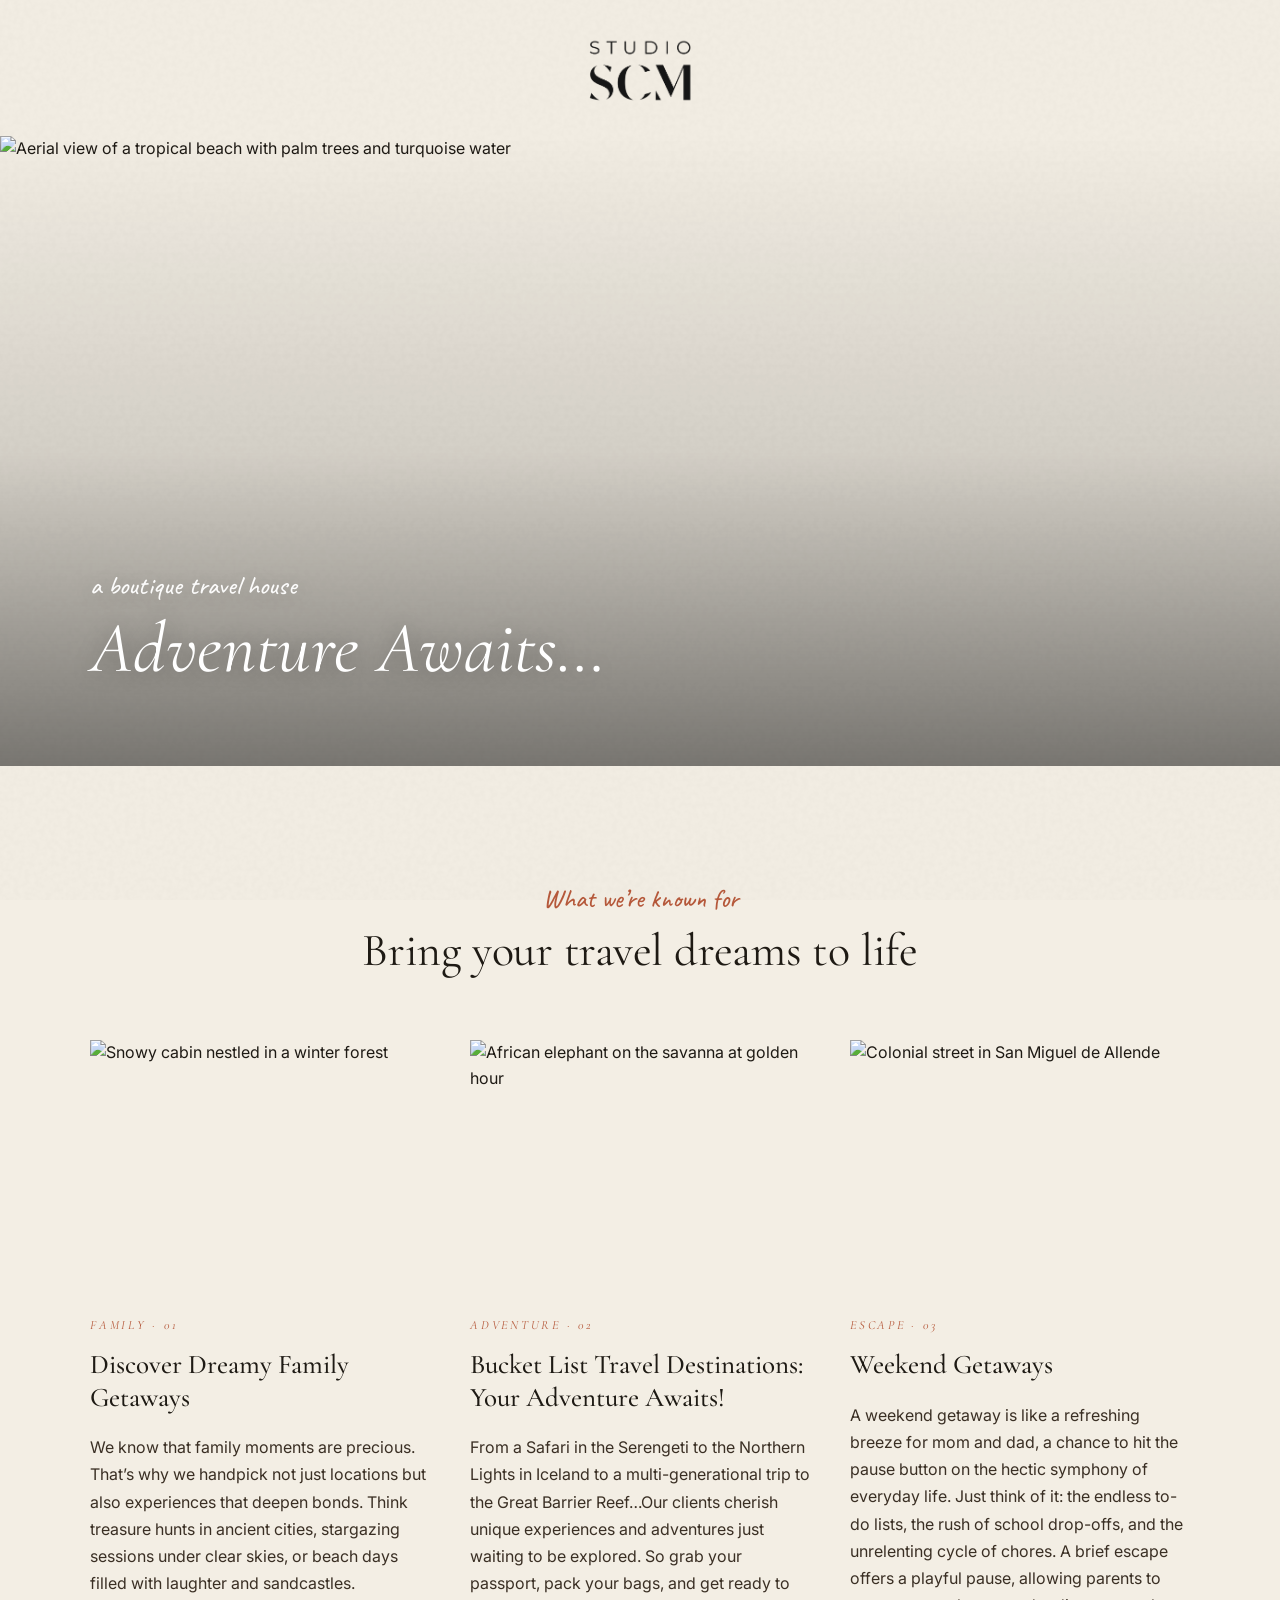
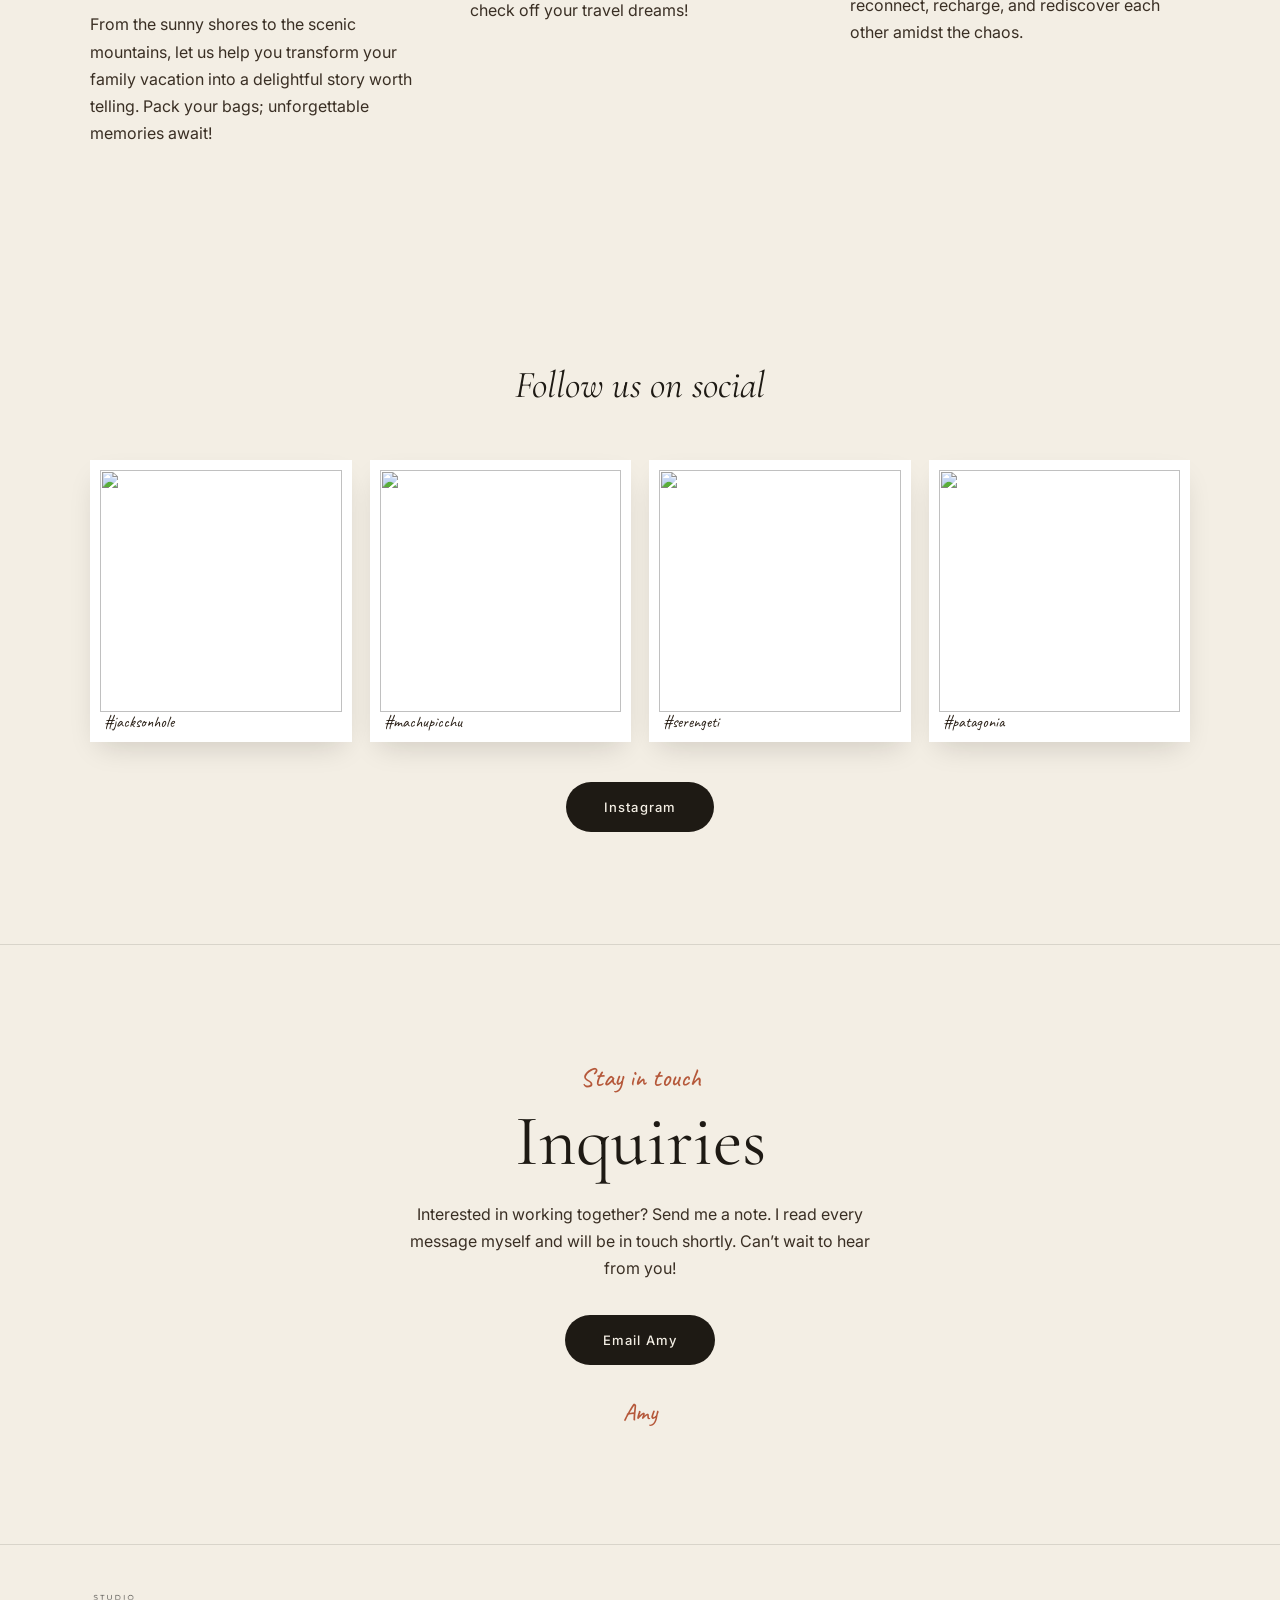
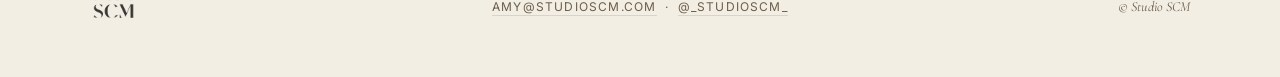
==== commit 00c3c13b: "Retire inquiries form in favor of mailto Bots had been abusing the form endpoint to spam Amy's inbox" ====
--- a/index.html
+++ b/index.html
@@ -244,13 +244,12 @@
 
   /* ---------- Inquiries ---------- */
   .inquiries { padding: 112px 24px; border-top: 1px solid var(--rule); }
-  .inquiries__grid {
-    display: grid;
-    grid-template-columns: 1fr 1fr;
-    gap: 80px;
-    align-items: start;
-  }
-  .inquiries .section__kicker { text-align: left; margin-bottom: 6px; }
+  .inquiries__content {
+    max-width: 560px;
+    margin: 0 auto;
+    text-align: center;
+  }
+  .inquiries .section__kicker { margin-bottom: 6px; }
   .inquiries__heading {
     font-family: 'Cormorant Garamond', serif;
     font-weight: 400;
@@ -262,8 +261,8 @@
     font-size: 16px;
     line-height: 1.7;
     color: var(--body);
-    max-width: 380px;
-    margin-bottom: 20px;
+    max-width: 480px;
+    margin: 0 auto 32px;
   }
   .inquiries__signature {
     font-family: 'Caveat', cursive;
@@ -272,80 +271,6 @@
     color: var(--accent);
     margin-top: 28px;
   }
-
-  .form { display: grid; gap: 26px; }
-  .form__row {
-    display: grid;
-    grid-template-columns: 1fr 1fr;
-    gap: 22px;
-  }
-  .field { display: flex; flex-direction: column; gap: 8px; }
-  .field__label {
-    font-size: 12px;
-    color: var(--ink);
-    letter-spacing: 0.04em;
-    font-weight: 500;
-  }
-  .field__label .req {
-    color: var(--muted);
-    font-size: 11px;
-    margin-left: 5px;
-    font-style: italic;
-    font-weight: 400;
-  }
-  .field__input,
-  .field__textarea {
-    background: transparent;
-    border: none;
-    border-bottom: 1px solid var(--rule-strong);
-    border-radius: 0;
-    padding: 10px 0 12px;
-    color: var(--ink);
-    font-family: 'Inter', sans-serif;
-    font-size: 16px;
-    width: 100%;
-    transition: border-bottom-color 0.2s, border-bottom-width 0.2s;
-    outline: none;
-  }
-  .field__input::placeholder,
-  .field__textarea::placeholder { color: var(--muted); opacity: 0.5; }
-  .field__input:focus,
-  .field__textarea:focus {
-    border-bottom-color: var(--accent);
-    border-bottom-width: 1.5px;
-  }
-  .field__textarea { resize: vertical; min-height: 120px; line-height: 1.6; }
-
-  .form__actions { margin-top: 10px; }
-  .form__status {
-    margin-top: 16px;
-    font-size: 14px;
-    line-height: 1.5;
-    color: var(--muted);
-    min-height: 1em;
-  }
-  .form__status--error { color: #9a3a2a; }
-  .form__status--success { color: #2a6e3f; }
-
-  /* ---------- Pre-footer CTA banner ---------- */
-  .cta-banner {
-    text-align: center;
-    padding: 64px 24px;
-    border-top: 1px solid var(--rule);
-  }
-  .cta-banner__line {
-    font-family: 'Cormorant Garamond', serif;
-    font-style: italic;
-    font-weight: 400;
-    font-size: 28px;
-    color: var(--ink);
-  }
-  .cta-banner__line a {
-    border-bottom: 1px solid var(--rule-strong);
-    padding-bottom: 2px;
-    transition: color 0.2s, border-color 0.2s;
-  }
-  .cta-banner__line a:hover { color: var(--accent); border-bottom-color: var(--accent); }
 
   /* ---------- Footer ---------- */
   .footer {
@@ -400,12 +325,8 @@
     .social__grid { grid-template-columns: repeat(2, 1fr); gap: 12px; }
     .social__title { font-size: 30px; margin-bottom: 32px; }
     .inquiries { padding: 72px 24px; }
-    .inquiries__grid { grid-template-columns: 1fr; gap: 36px; }
     .inquiries__heading { font-size: 50px; }
-    .form__row { grid-template-columns: 1fr; }
     .masthead__logo { height: 56px; }
-    .cta-banner { padding: 48px 24px; }
-    .cta-banner__line { font-size: 22px; }
     .footer__grid { grid-template-columns: 1fr; text-align: center; gap: 18px; }
     .footer__mark { justify-content: center; }
     .footer__right { text-align: center; }
@@ -513,43 +434,14 @@
 
   <section class="inquiries" id="inquiries">
     <div class="container">
-      <div class="inquiries__grid">
-
-        <div class="reveal">
-          <p class="section__kicker">Stay in touch</p>
-          <h2 class="inquiries__heading">Inquiries</h2>
-          <p class="inquiries__body">Interested in working together? Fill out some info and we will be in touch shortly. We can&rsquo;t wait to hear from you!</p>
-          <p class="inquiries__signature">— Amy</p>
-        </div>
-
-        <form class="form reveal" id="inquiryForm" novalidate>
-          <div class="field">
-            <label class="field__label">Name<span class="req">(required)</span></label>
-            <div class="form__row">
-              <input class="field__input" id="firstName" name="first_name" type="text" aria-label="First name" placeholder="First Name" required />
-              <input class="field__input" id="lastName" name="last_name" type="text" aria-label="Last name" placeholder="Last Name" required />
-            </div>
-          </div>
-          <div class="field">
-            <label class="field__label" for="email">Email<span class="req">(required)</span></label>
-            <input class="field__input" id="email" name="email" type="email" required />
-          </div>
-          <div class="field">
-            <label class="field__label" for="message">Message<span class="req">(required)</span></label>
-            <textarea class="field__textarea" id="message" name="message" required></textarea>
-          </div>
-          <div class="form__actions">
-            <button class="btn" id="sendBtn" type="submit">Send</button>
-          </div>
-          <div class="form__status" id="formStatus" role="status" aria-live="polite"></div>
-        </form>
-
+      <div class="inquiries__content reveal">
+        <p class="section__kicker">Stay in touch</p>
+        <h2 class="inquiries__heading">Inquiries</h2>
+        <p class="inquiries__body">Interested in working together? Send me a note. I read every message myself and will be in touch shortly. Can&rsquo;t wait to hear from you!</p>
+        <a class="btn" href="mailto:amy@studioscm.com?subject=Inquiry">Email Amy</a>
+        <p class="inquiries__signature">Amy</p>
       </div>
     </div>
-  </section>
-
-  <section class="cta-banner">
-    <p class="cta-banner__line">Ready to plan? Write to <a href="mailto:amy@studioscm.com">amy@studioscm.com</a></p>
   </section>
 
   <footer class="footer">
@@ -584,48 +476,6 @@
     document.querySelectorAll('.reveal').forEach(el => io.observe(el));
   })();
 
-  // Form submission
-  const form = document.getElementById('inquiryForm');
-  const status = document.getElementById('formStatus');
-  const btn = document.getElementById('sendBtn');
-
-  form.addEventListener('submit', async (e) => {
-    e.preventDefault();
-    status.className = 'form__status';
-    status.textContent = '';
-
-    const data = {};
-    new FormData(form).forEach((v, k) => { data[k] = v.toString().trim(); });
-
-    const required = ['first_name', 'last_name', 'email', 'message'];
-    const missing = required.filter(k => !data[k]);
-    if (missing.length) {
-      status.classList.add('form__status--error');
-      status.textContent = 'Please fill in all required fields.';
-      return;
-    }
-
-    btn.disabled = true;
-    btn.textContent = 'Sending…';
-
-    try {
-      const res = await fetch('/.netlify/functions/submit-classic', {
-        method: 'POST',
-        headers: { 'Content-Type': 'application/json' },
-        body: JSON.stringify(data),
-      });
-      if (!res.ok) throw new Error('Server error');
-      form.reset();
-      status.classList.add('form__status--success');
-      status.textContent = 'Thanks — Amy will be in touch shortly.';
-    } catch (err) {
-      status.classList.add('form__status--error');
-      status.textContent = 'Something went wrong. Please email amy@studioscm.com directly.';
-    } finally {
-      btn.disabled = false;
-      btn.textContent = 'Send';
-    }
-  });
 </script>
 
 </body>
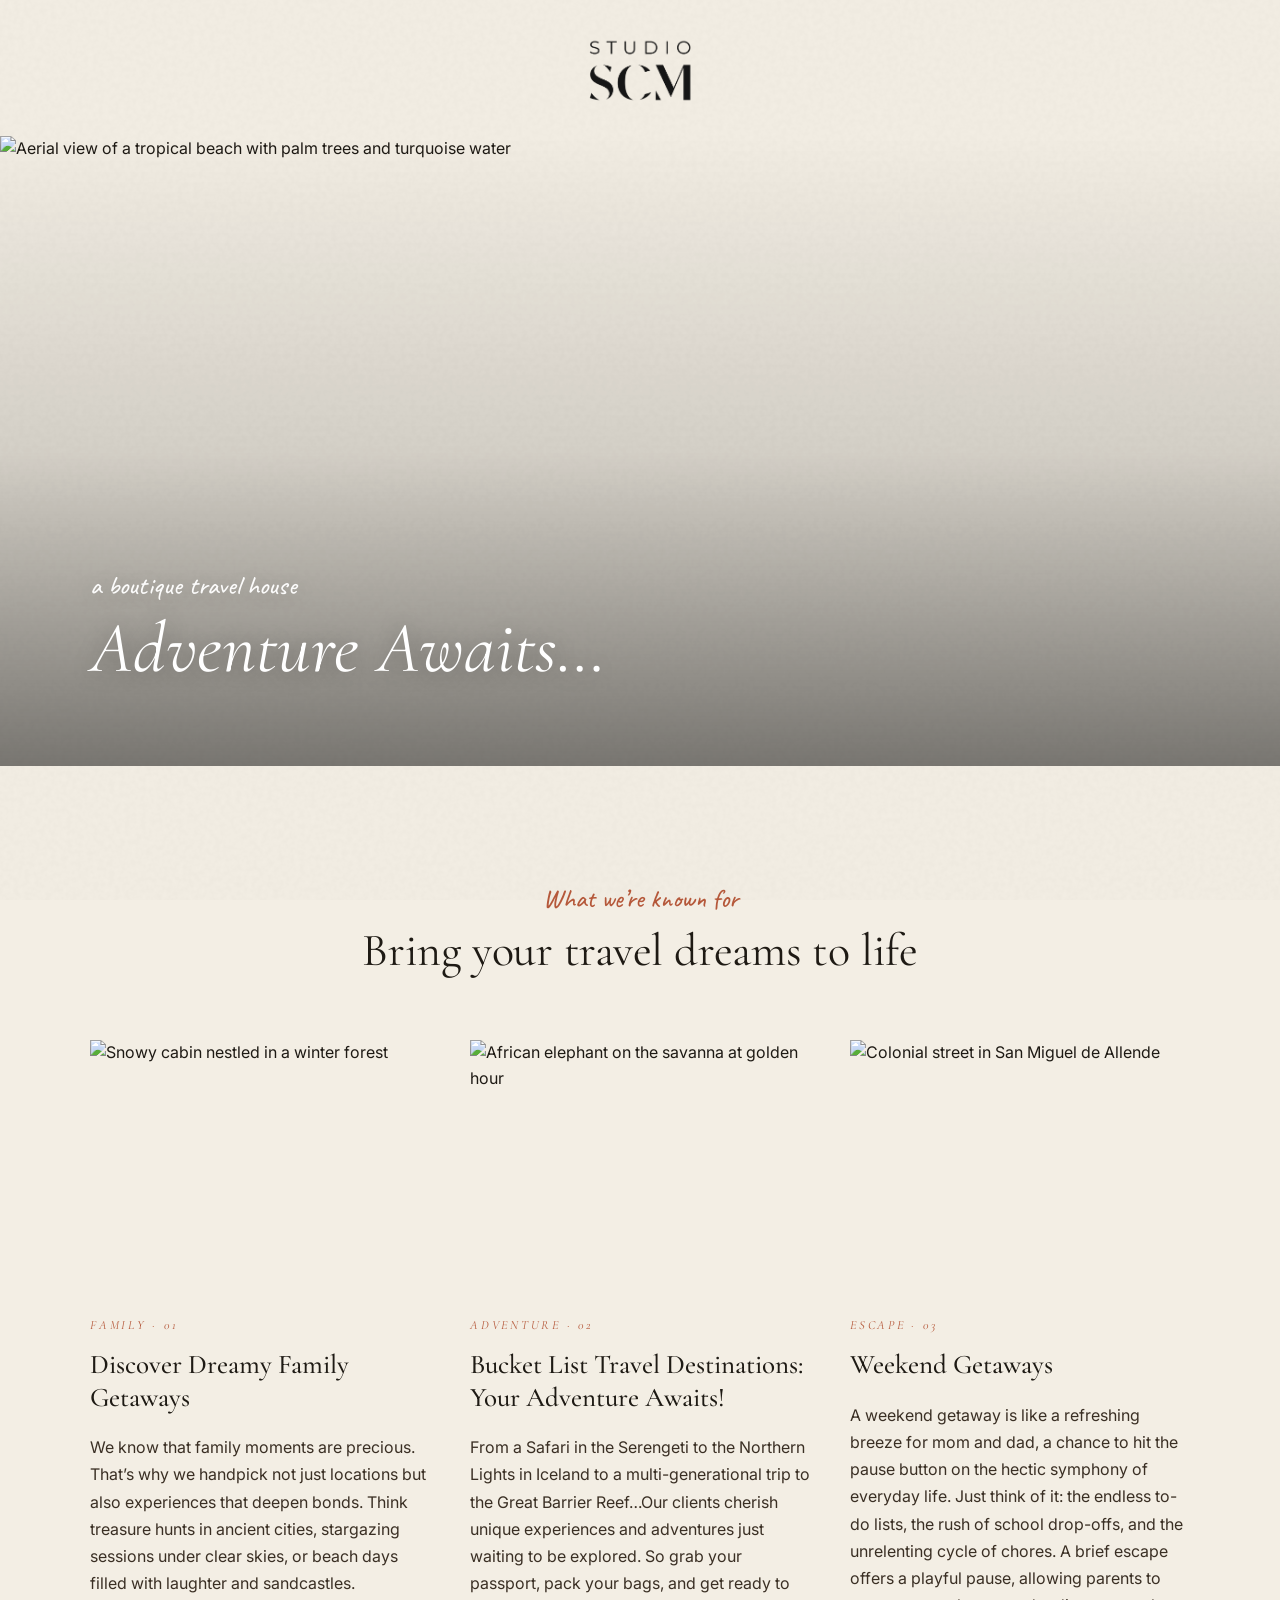
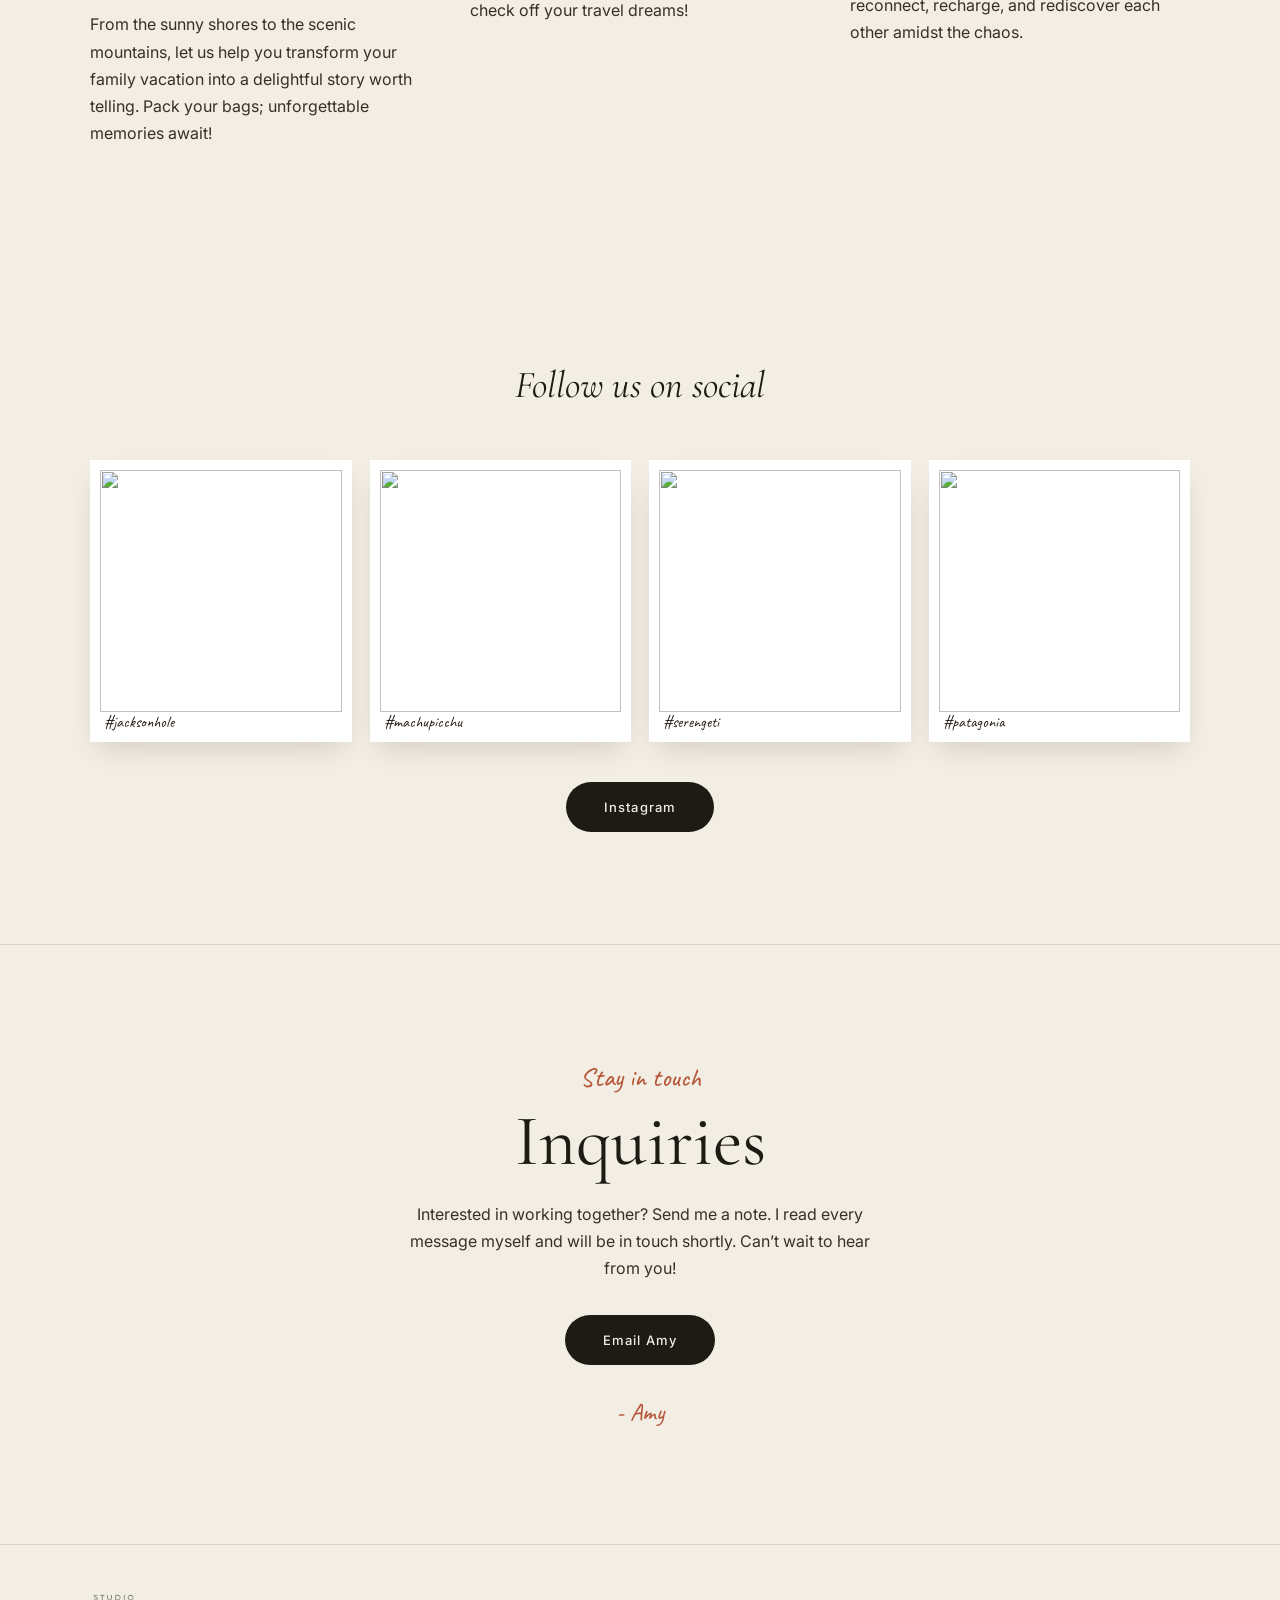
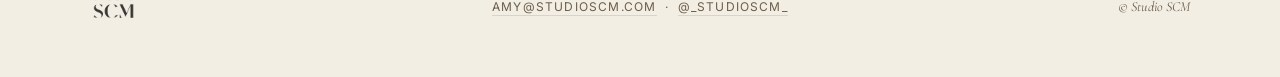
==== commit 1a32e188: "Add hyphen to inquiries signature Plain "Amy" floated awkwardly; "- Amy" reads as a signature in the" ====
--- a/index.html
+++ b/index.html
@@ -439,7 +439,7 @@
         <h2 class="inquiries__heading">Inquiries</h2>
         <p class="inquiries__body">Interested in working together? Send me a note. I read every message myself and will be in touch shortly. Can&rsquo;t wait to hear from you!</p>
         <a class="btn" href="mailto:amy@studioscm.com?subject=Inquiry">Email Amy</a>
-        <p class="inquiries__signature">Amy</p>
+        <p class="inquiries__signature">- Amy</p>
       </div>
     </div>
   </section>
